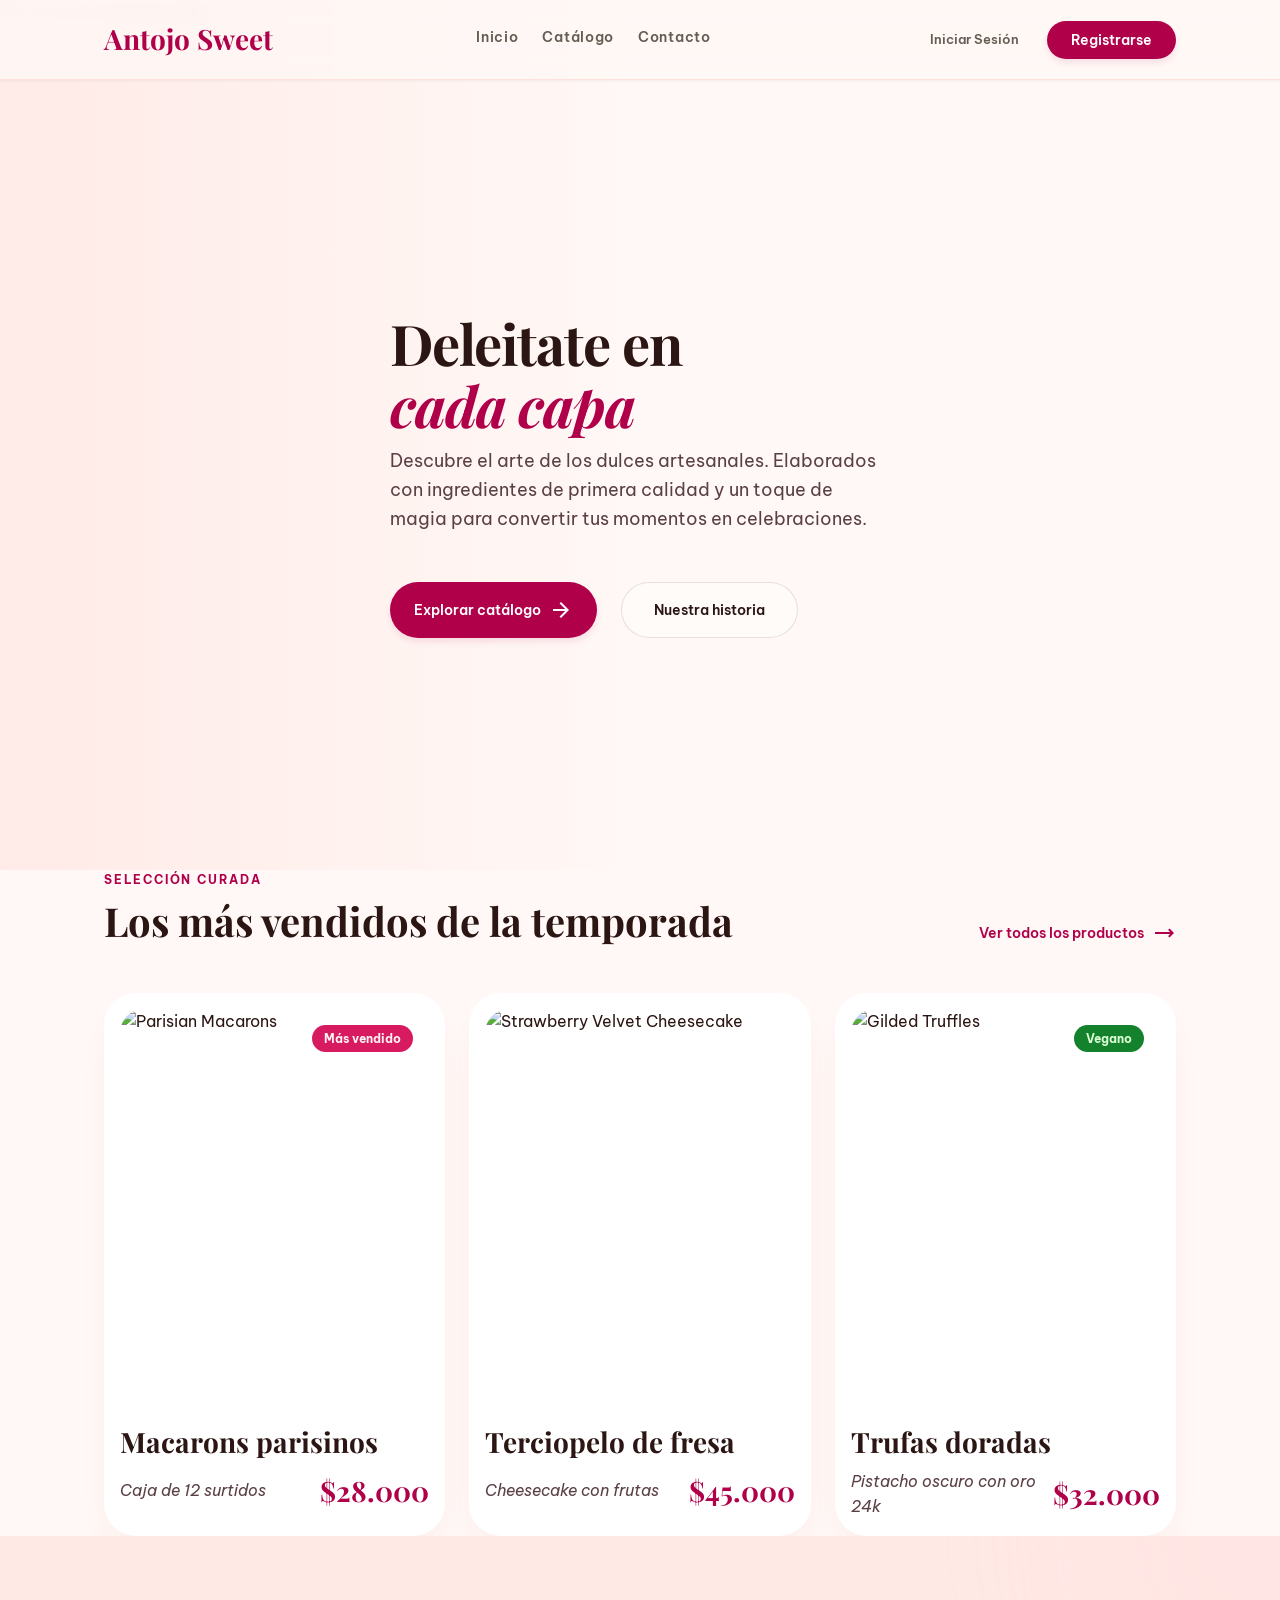
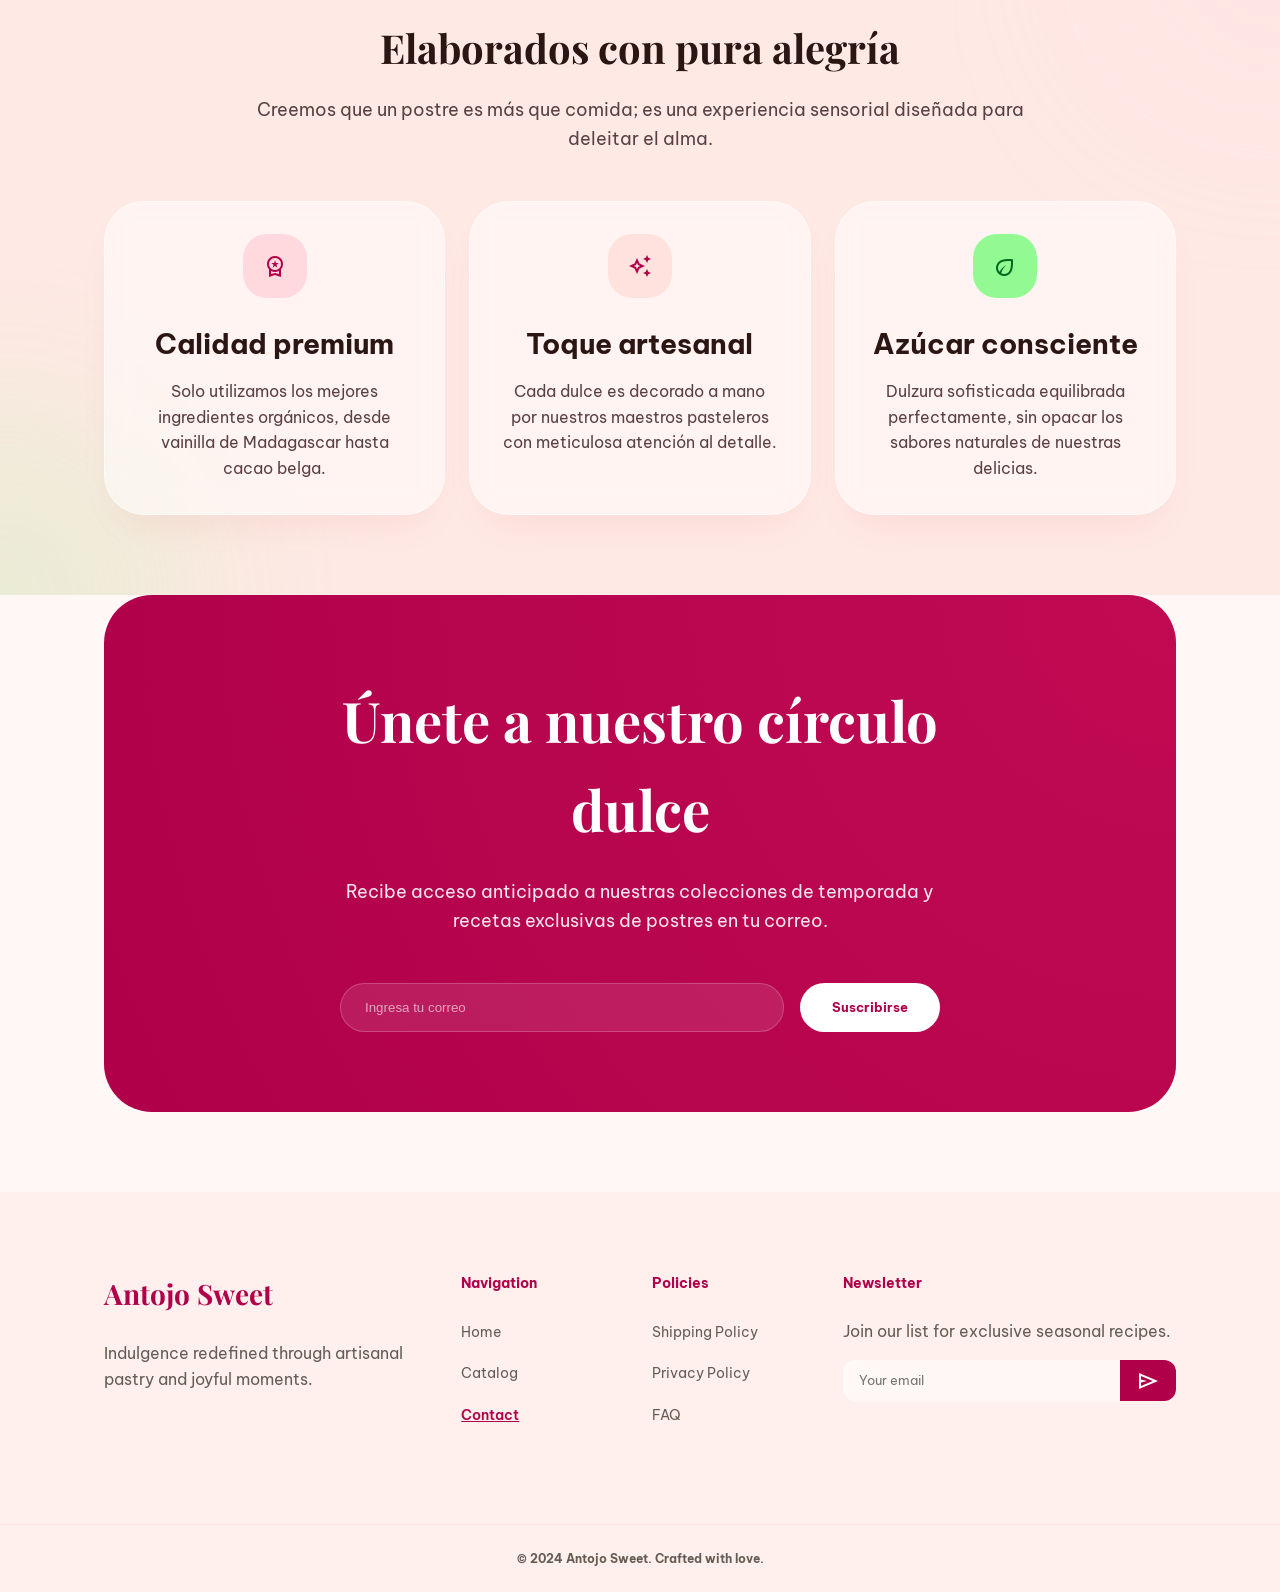
==== index.html @ 45636877 "Hipervinculo en explorar catalogo y nuestra historia" ====
<!DOCTYPE html>
<html lang="es">

<head>
    <meta charset="utf-8" />
    <meta content="width=device-width, initial-scale=1.0" name="viewport" />
    <title>Antojo Sweet - Pastelería artesanal indulgente</title>
    <link
        href="https://fonts.googleapis.com/css2?family=Playfair+Display:wght@600;700&amp;family=Be+Vietnam+Pro:wght@400;600;700&amp;display=swap"
        rel="stylesheet" />
    <link
        href="https://fonts.googleapis.com/css2?family=Material+Symbols+Outlined:wght,FILL@100..700,0..1&amp;display=swap"
        rel="stylesheet" />
    <link rel="stylesheet" href="src/views/css/style.css" />

</head>

<body>
    <div id="header"></div>
    <main>

        <section class="hero">
            <div class="hero-bg">
                <div class="hero-overlay"></div>
                <img alt="Artisanal patisserie cake" class="hero-image"
                    src="https://lh3.googleusercontent.com/aida-public/[base64]" />
            </div>
            <div class="container">
                <div class="hero-content">
                    <h1>Deleitate en <br /><span>cada capa</span></h1>
                    <p>Descubre el arte de los dulces artesanales. Elaborados con ingredientes de primera calidad y un
                        toque de magia para convertir tus momentos en celebraciones.</p>
                    <div class="hero-btns">
                        <a class="btn-primary" href="src/views/pages/product.html" role="button">
                            Explorar catálogo
                            <span class="material-symbols-outlined">arrow_forward</span>
                        </a>
                        <a class="btn-secondary" href="src/views/pages/contact.html" role="button">Nuestra historia</a>
                    </div>
                </div>
            </div>
        </section>

        <section class="section-products container">
            <div class="section-header reveal">
                <div>
                    <span class="section-tag">Selección curada</span>
                    <h2 class="section-title">Los más vendidos de la temporada</h2>
                </div>
                <a class="view-all" href="#">
                    Ver todos los productos
                    <span class="material-symbols-outlined">trending_flat</span>
                </a>
            </div>
            <div class="products-grid reveal">

                <article class="product-card">
                    <div class="product-img-wrapper">
                        <img alt="Parisian Macarons" class="product-img"
                            src="https://lh3.googleusercontent.com/aida-public/[base64]" />
                        <div class="badge badge-best">Más vendido</div>
                    </div>
                    <div class="product-info">
                        <h3>Macarons parisinos</h3>
                        <div class="product-meta">
                            <span class="product-desc">Caja de 12 surtidos</span>
                            <span class="product-price">$28.000</span>
                        </div>
                    </div>
                </article>

                <article class="product-card">
                    <div class="product-img-wrapper">
                        <img alt="Strawberry Velvet Cheesecake" class="product-img"
                            src="https://lh3.googleusercontent.com/aida-public/[base64]" />
                    </div>
                    <div class="product-info">
                        <h3>Terciopelo de fresa</h3>
                        <div class="product-meta">
                            <span class="product-desc">Cheesecake con frutas</span>
                            <span class="product-price">$45.000</span>
                        </div>
                    </div>
                </article>

                <article class="product-card">
                    <div class="product-img-wrapper">
                        <img alt="Gilded Truffles" class="product-img"
                            src="https://lh3.googleusercontent.com/aida-public/[base64]" />
                        <div class="badge badge-vegan">Vegano</div>
                    </div>
                    <div class="product-info">
                        <h3>Trufas doradas</h3>
                        <div class="product-meta">
                            <span class="product-desc">Pistacho oscuro con oro 24k</span>
                            <span class="product-price">$32.000</span>
                        </div>
                    </div>
                </article>
            </div>
        </section>

        <section class="section-values">
            <div class="blob blob-1"></div>
            <div class="blob blob-2"></div>
            <div class="container values-content reveal">
                <div class="values-intro">
                    <h2>Elaborados con pura alegría</h2>
                    <p>Creemos que un postre es más que comida; es una experiencia sensorial diseñada para deleitar el
                        alma.</p>
                </div>
                <div class="values-grid">
                    <div class="value-card">
                        <div class="value-icon value-icon-1">
                            <span class="material-symbols-outlined">workspace_premium</span>
                        </div>
                        <h4>Calidad premium</h4>
                        <p>Solo utilizamos los mejores ingredientes orgánicos, desde vainilla de Madagascar hasta cacao
                            belga.</p>
                    </div>
                    <div class="value-card">
                        <div class="value-icon value-icon-2">
                            <span class="material-symbols-outlined">auto_awesome</span>
                        </div>
                        <h4>Toque artesanal</h4>
                        <p>Cada dulce es decorado a mano por nuestros maestros pasteleros con meticulosa atención al
                            detalle.</p>
                    </div>
                    <div class="value-card">
                        <div class="value-icon value-icon-3">
                            <span class="material-symbols-outlined">eco</span>
                        </div>
                        <h4>Azúcar consciente</h4>
                        <p>Dulzura sofisticada equilibrada perfectamente, sin opacar los sabores naturales de nuestras
                            delicias.</p>
                    </div>
                </div>
            </div>
        </section>

        <section class="cta-section container reveal">
            <div class="cta-banner">
                <div class="cta-gradient"></div>
                <div class="cta-content">
                    <h2>Únete a nuestro círculo dulce</h2>
                    <p>Recibe acceso anticipado a nuestras colecciones de temporada y recetas exclusivas de postres en
                        tu correo.</p>
                    <form class="cta-form" onsubmit="return false;">
                        <input class="cta-input" placeholder="Ingresa tu correo" required="" type="email" />
                        <button class="btn-cta" type="submit">Suscribirse</button>
                    </form>
                </div>
            </div>
        </section>
    </main>
    <div id="footer"></div>
    <script type="module" src="src/utils/index.js"></script>
</body>

</html>
---- src/views/css/style.css ----
:root {
            --primary: #b0004a;
            --on-primary: #ffffff;
            --primary-container: #d81b60;
            --on-primary-container: #fff2f3;
            --primary-fixed: #ffd9de;
            --primary-fixed-dim: #ffb2bf;
           
            --secondary: #635e53;
            --on-secondary: #ffffff;
            --secondary-container: #e9e2d3;
            --on-secondary-container: #696458;
           
            --tertiary: #00671d;
            --on-tertiary: #ffffff;
            --tertiary-container: #14822c;
            --on-tertiary-container: #ddffd6;
            --tertiary-fixed: #93f993;
           
            --background: #fff8f6;
            --on-background: #2b1613;
            --surface: #fff8f6;
            --on-surface: #2b1613;
            --surface-variant: #ffdad4;
            --on-surface-variant: #5a4044;
           
            --surface-container: #ffe9e5;
            --surface-container-low: #fff0ee;
            --surface-container-high: #ffe2dd;
            --surface-container-highest: #ffdad4;
           
            --outline: #8e6f74;
            --outline-variant: #e3bdc3;
            --margin-desktop: 64px;
            --margin-mobile: 20px;
            --gutter: 24px;
            --stack-sm: 12px;
            --stack-md: 24px;
            --stack-lg: 48px;
            --stack-xl: 80px;
            --container-max: 1200px;
            --radius-default: 0.25rem;
            --radius-lg: 0.5rem;
            --radius-xl: 0.75rem;
            --radius-full: 9999px;
            --radius-card: 32px;
            --radius-inner: 24px;
        }

        * {
            box-sizing: border-box;
            margin: 0;
            padding: 0;
        }

        body {
            font-family: 'Be Vietnam Pro', sans-serif;
            background-color: var(--background);
            color: var(--on-background);
            line-height: 1.6;
            -webkit-font-smoothing: antialiased;
        }

        h1, h2, h3, .logo {
            font-family: 'Playfair Display', serif;
        }

        a {
            text-decoration: none;
            color: inherit;
            transition: color 0.3s ease;
        }

        button {
            cursor: pointer;
            border: none;
            font-family: inherit;
            transition: transform 0.3s cubic-bezier(0.175, 0.885, 0.32, 1.275), background-color 0.3s ease;
        }

        button:active {
            transform: scale(0.96);
        }

        .container {
            max-width: var(--container-max);
            margin: 0 auto;
            padding: 0 var(--margin-mobile);
        }

        @media (min-width: 768px) {
            .container {
                padding: 0 var(--margin-desktop);
            }
        }

        /* Navigation */
        nav {
            position: fixed;
            top: 0;
            width: 100%;
            height: 80px;
            background-color: rgba(255, 248, 246, 0.8);
            backdrop-filter: blur(12px);
            -webkit-backdrop-filter: blur(12px);
            z-index: 1000;
            box-shadow: 0 1px 3px rgba(0,0,0,0.05);
            display: flex;
            align-items: center;
        }

        .nav-content {
            display: flex;
            justify-content: space-between;
            align-items: center;
            width: 100%;
        }

        .logo {
            font-size: 28px;
            font-weight: 700;
            color: var(--primary);
        }

        .nav-links {
            display: none;
            gap: 32px;
            align-items: center;
        }

        .nav-links a {
            font-size: 14px;
            font-weight: 600;
            letter-spacing: 0.05em;
            color: var(--secondary);
            padding-bottom: 4px;
        }

        .nav-links a.active {
            color: var(--primary);
            border-bottom: 2px solid var(--primary);
        }

        .nav-links a:hover:not(.active) {
            color: var(--primary);
        }

        .nav-actions {
            display: flex;
            align-items: center;
            gap: 16px;
        }

        .btn-login {
            display: none;
            background: transparent;
            color: var(--primary);
            font-weight: 600;
            font-size: 14px;
            padding: 8px 16px;
        }

        .btn-register {
            background-color: var(--primary);
            color: var(--on-primary);
            padding: 10px 24px;
            border-radius: var(--radius-full);
            font-weight: 600;
            font-size: 14px;
            box-shadow: 0 4px 6px rgba(176, 0, 74, 0.2);
        }

        .btn-register:hover {
            transform: scale(1.05);
        }

        .mobile-toggle {
            display: block;
            color: var(--primary);
            padding: 8px;
        }

        @media (min-width: 768px) {
            .nav-links { display: flex; }
            .btn-login { display: block; }
            .mobile-toggle { display: none; }
        }

        /* Hero Section */
        .hero {
            position: relative;
            min-height: 870px;
            display: flex;
            align-items: center;
            overflow: hidden;
            padding-top: 80px;
        }

        .hero-bg {
            position: absolute;
            inset: 0;
            z-index: -1;
        }

        .hero-overlay {
            position: absolute;
            inset: 0;
            background: linear-gradient(to right, rgba(255, 233, 229, 0.9) 0%, rgba(255, 248, 246, 0.4) 50%, transparent 100%);
            z-index: 1;
        }

        .hero-image {
            width: 100%;
            height: 100%;
            object-fit: cover;
        }

        .hero-content {
            position: relative;
            z-index: 2;
            max-width: 640px;
            animation: fadeUp 1s ease-out forwards;
        }

        @keyframes fadeUp {
            from { opacity: 0; transform: translateY(30px); }
            to { opacity: 1; transform: translateY(0); }
        }

        .hero h1 {
            font-size: 56px;
            line-height: 1.1;
            letter-spacing: -0.02em;
            margin-bottom: var(--stack-sm);
        }

        .hero h1 span {
            color: var(--primary);
            font-style: italic;
        }

        .hero p {
            font-size: 18px;
            color: var(--on-surface-variant);
            margin-bottom: var(--stack-lg);
            max-width: 500px;
        }

        .hero-btns {
            display: flex;
            flex-wrap: wrap;
            gap: 24px;
        }

        .btn-primary {
            background-color: var(--primary);
            color: var(--on-primary);
            padding: 16px 32px;
            border-radius: var(--radius-full);
            font-weight: 600;
            font-size: 14px;
            display: flex;
            align-items: center;
            gap: 8px;
            box-shadow: 0 10px 15px -3px rgba(176, 0, 74, 0.3);
        }

        .btn-secondary {
            background-color: rgba(255, 255, 255, 0.4);
            backdrop-filter: blur(4px);
            border: 1px solid rgba(142, 111, 116, 0.2);
            color: var(--on-background);
            padding: 16px 32px;
            border-radius: var(--radius-full);
            font-weight: 600;
            font-size: 14px;
        }

        .btn-secondary:hover {
            background-color: rgba(255, 255, 255, 0.6);
        }

        /* Products Grid */
        .section-products {
            padding: var(--stack-xl) 0;
        }

        .section-header {
            display: flex;
            justify-content: space-between;
            align-items: flex-end;
            margin-bottom: var(--stack-lg);
        }

        .section-tag {
            color: var(--primary);
            font-size: 12px;
            font-weight: 700;
            text-transform: uppercase;
            letter-spacing: 0.15em;
            display: block;
            margin-bottom: 8px;
        }

        .section-title {
            font-size: 40px;
            font-weight: 700;
            line-height: 1.2;
        }

        .view-all {
            display: none;
            align-items: center;
            gap: 8px;
            color: var(--primary);
            font-weight: 600;
            font-size: 14px;
        }

        @media (min-width: 768px) {
            .view-all { display: flex; }
        }

        .view-all:hover span {
            transform: translateX(4px);
        }

        .view-all span {
            transition: transform 0.3s ease;
        }

        .products-grid {
            display: grid;
            grid-template-columns: 1fr;
            gap: var(--gutter);
        }

        @media (min-width: 768px) {
            .products-grid {
                grid-template-columns: repeat(3, 1fr);
            }
        }

        .product-card {
            background-color: #ffffff;
            border-radius: var(--radius-card);
            padding: 16px;
            box-shadow: 0 20px 40px -15px rgba(186, 26, 26, 0.08);
            transition: background-color 0.5s ease;
        }

        .product-card:hover {
            background-color: var(--surface-container-low);
        }

        .product-img-wrapper {
            aspect-ratio: 4/5;
            border-radius: var(--radius-inner);
            overflow: hidden;
            margin-bottom: 24px;
            position: relative;
        }

        .product-img {
            width: 100%;
            height: 100%;
            object-fit: cover;
            transition: transform 0.7s ease;
        }

        .product-card:hover .product-img {
            transform: scale(1.1);
        }

        .badge {
            position: absolute;
            top: 16px;
            right: 16px;
            padding: 4px 12px;
            border-radius: var(--radius-full);
            font-size: 12px;
            font-weight: 700;
        }

        .badge-best { background-color: var(--primary-container); color: var(--on-primary-container); }
        .badge-vegan { background-color: var(--tertiary-container); color: var(--on-tertiary-container); }

        .product-info h3 {
            font-size: 28px;
            margin-bottom: 4px;
        }

        .product-meta {
            display: flex;
            justify-content: space-between;
            align-items: center;
        }

        .product-desc {
            font-style: italic;
            color: var(--on-surface-variant);
        }

        .product-price {
            color: var(--primary);
            font-weight: 700;
            font-size: 28px;
            font-family: 'Playfair Display', serif;
        }

        /* Values Section */
        .section-values {
            background-color: var(--surface-container);
            padding: var(--stack-xl) 0;
            position: relative;
            overflow: hidden;
        }

        .blob {
            position: absolute;
            border-radius: 50%;
            filter: blur(100px);
            z-index: 0;
        }

        .blob-1 {
            top: 0; right: 0;
            width: 256px; height: 256px;
            background-color: rgba(255, 217, 222, 0.4);
            transform: translate(50%, -50%);
        }

        .blob-2 {
            bottom: 0; left: 0;
            width: 384px; height: 384px;
            background-color: rgba(147, 249, 147, 0.2);
            transform: translate(-50%, 50%);
        }

        .values-content {
            position: relative;
            z-index: 1;
            text-align: center;
        }

        .values-intro {
            max-width: 768px;
            margin: 0 auto var(--stack-lg);
        }

        .values-intro h2 {
            font-size: 40px;
            margin-bottom: 16px;
        }

        .values-intro p {
            font-size: 18px;
            color: var(--on-surface-variant);
        }

        .values-grid {
            display: grid;
            grid-template-columns: 1fr;
            gap: var(--gutter);
        }

        @media (min-width: 768px) {
            .values-grid {
                grid-template-columns: repeat(3, 1fr);
            }
        }

        .value-card {
            background-color: rgba(255, 255, 255, 0.5);
            backdrop-filter: blur(12px);
            border: 1px solid rgba(255, 255, 255, 0.5);
            padding: 32px;
            border-radius: 40px;
            box-shadow: 0 20px 40px -15px rgba(186, 26, 26, 0.08);
        }

        .value-icon {
            width: 64px;
            height: 64px;
            border-radius: 24px;
            display: flex;
            align-items: center;
            justify-content: center;
            margin: 0 auto 24px;
        }

        .value-icon-1 { background-color: var(--primary-fixed); color: var(--primary); }
        .value-icon-2 { background-color: var(--surface-container-high); color: var(--primary); }
        .value-icon-3 { background-color: var(--tertiary-fixed); color: var(--tertiary); }

        .value-card h4 {
            font-size: 28px;
            margin-bottom: 12px;
        }

        .value-card p {
            color: var(--on-surface-variant);
            font-size: 16px;
        }

        /* Newsletter CTA */
        .cta-section {
            padding: var(--stack-xl) 0;
        }

        .cta-banner {
            background-color: var(--primary);
            border-radius: 48px;
            padding: 64px 20px;
            text-align: center;
            color: var(--on-primary);
            position: relative;
            overflow: hidden;
        }

        @media (min-width: 768px) {
            .cta-banner { padding: 80px; }
        }

        .cta-gradient {
            position: absolute;
            inset: 0;
            background: radial-gradient(circle at top right, rgba(216, 27, 96, 0.4), transparent);
        }

        .cta-content {
            position: relative;
            z-index: 1;
            max-width: 600px;
            margin: 0 auto;
        }

        .cta-banner h2 {
            font-size: 56px;
            margin-bottom: 24px;
        }

        @media (max-width: 768px) {
            .cta-banner h2 { font-size: 32px; }
        }

        .cta-banner p {
            font-size: 18px;
            margin-bottom: var(--stack-lg);
            opacity: 0.9;
        }

        .cta-form {
            display: flex;
            flex-direction: column;
            gap: 16px;
        }

        @media (min-width: 768px) {
            .cta-form { flex-direction: row; }
        }

        .cta-input {
            flex: 1;
            background-color: rgba(255, 255, 255, 0.1);
            border: 1px solid rgba(255, 255, 255, 0.2);
            border-radius: var(--radius-full);
            padding: 16px 24px;
            color: white;
            outline: none;
            transition: background-color 0.3s ease;
        }

        .cta-input::placeholder { color: rgba(255, 255, 255, 0.6); }

        .cta-input:focus {
            background-color: rgba(255, 255, 255, 0.2);
            border-color: rgba(255, 255, 255, 0.4);
        }

        .btn-cta {
            background-color: #ffffff;
            color: var(--primary);
            padding: 16px 32px;
            border-radius: var(--radius-full);
            font-weight: 700;
        }

        /* Footer */
        footer {
            background-color: var(--surface-container-low);
            padding-top: var(--stack-xl);
            margin-top: var(--stack-xl);
        }

        .footer-grid {
            display: grid;
            grid-template-columns: 1fr;
            gap: var(--gutter);
            margin-bottom: var(--stack-xl);
        }

        @media (min-width: 768px) {
            .footer-grid {
                grid-template-columns: repeat(4, 1fr);
            }
            .footer-brand { grid-column: span 1; }
        }

        .footer-brand .logo {
            margin-bottom: 24px;
        }

        .footer-brand p {
            color: var(--secondary);
            margin-bottom: 24px;
        }

        .social-links {
            display: flex;
            gap: 16px;
        }

        .social-btn {
            width: 40px;
            height: 40px;
            border-radius: 50%;
            background-color: var(--secondary-container);
            display: flex;
            align-items: center;
            justify-content: center;
            transition: all 0.3s ease;
        }

        .social-btn:hover {
            background-color: var(--primary-container);
            color: var(--on-primary-container);
        }

        .footer-col h5 {
            color: var(--primary);
            font-size: 14px;
            font-weight: 600;
            text-transform: uppercase;
            letter-spacing: 0.1em;
            margin-bottom: 24px;
        }

        .footer-links {
            list-style: none;
        }

        .footer-links li {
            margin-bottom: 16px;
        }

        .footer-links a {
            color: var(--secondary);
            font-size: 16px;
        }

        .footer-links a:hover {
            color: var(--primary);
        }

        .footer-bottom {
            border-top: 1px solid rgba(227, 189, 195, 0.3);
            padding: 32px 0;
            text-align: center;
            color: var(--secondary);
            font-size: 12px;
            font-weight: 700;
        }

        /* Scroll Animation (Native CSS View Timeline where supported) */
        @supports (view-timeline: --reveal) {
            .reveal {
                view-timeline-name: --reveal;
                view-timeline-axis: block;
                animation: revealUp linear both;
                animation-timeline: --reveal;
                animation-range: entry 10% cover 30%;
            }
        }

        @keyframes revealUp {
            from { opacity: 0; transform: translateY(40px); }
            to { opacity: 1; transform: translateY(0); }
        }
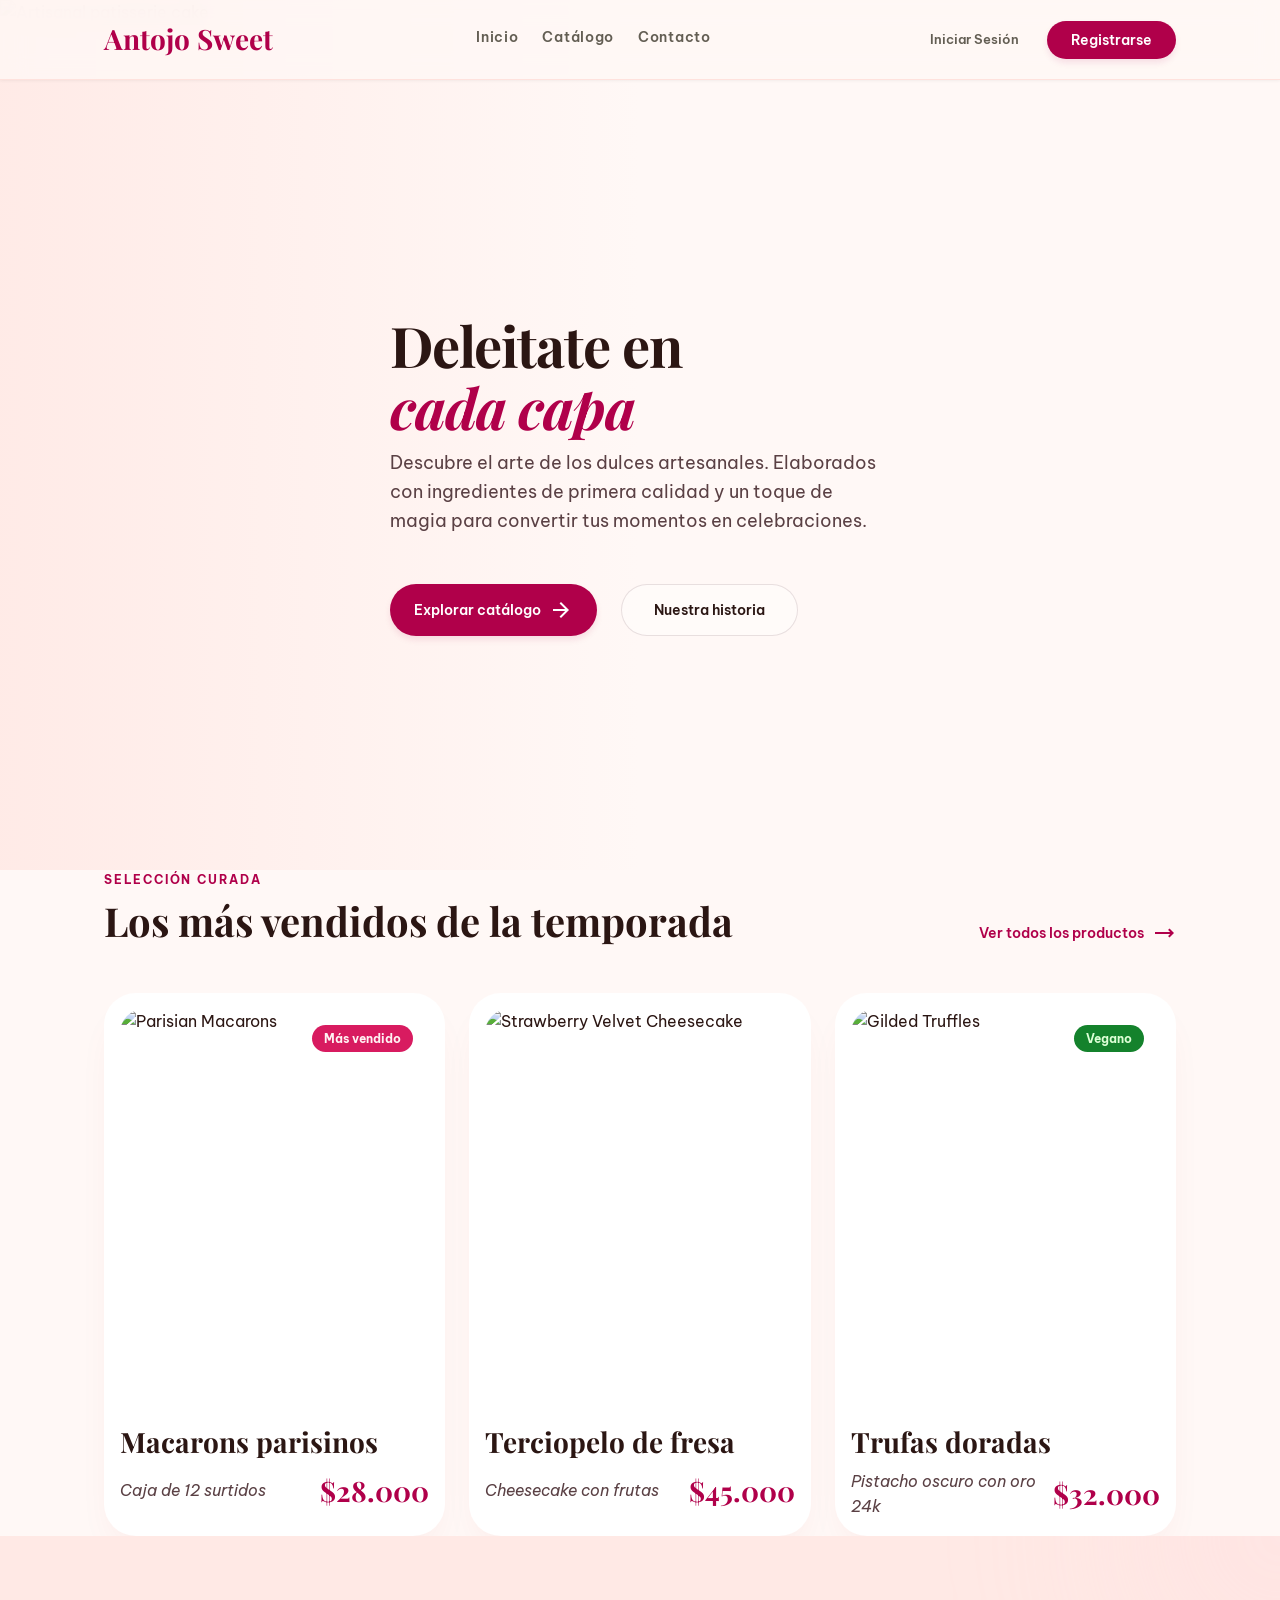
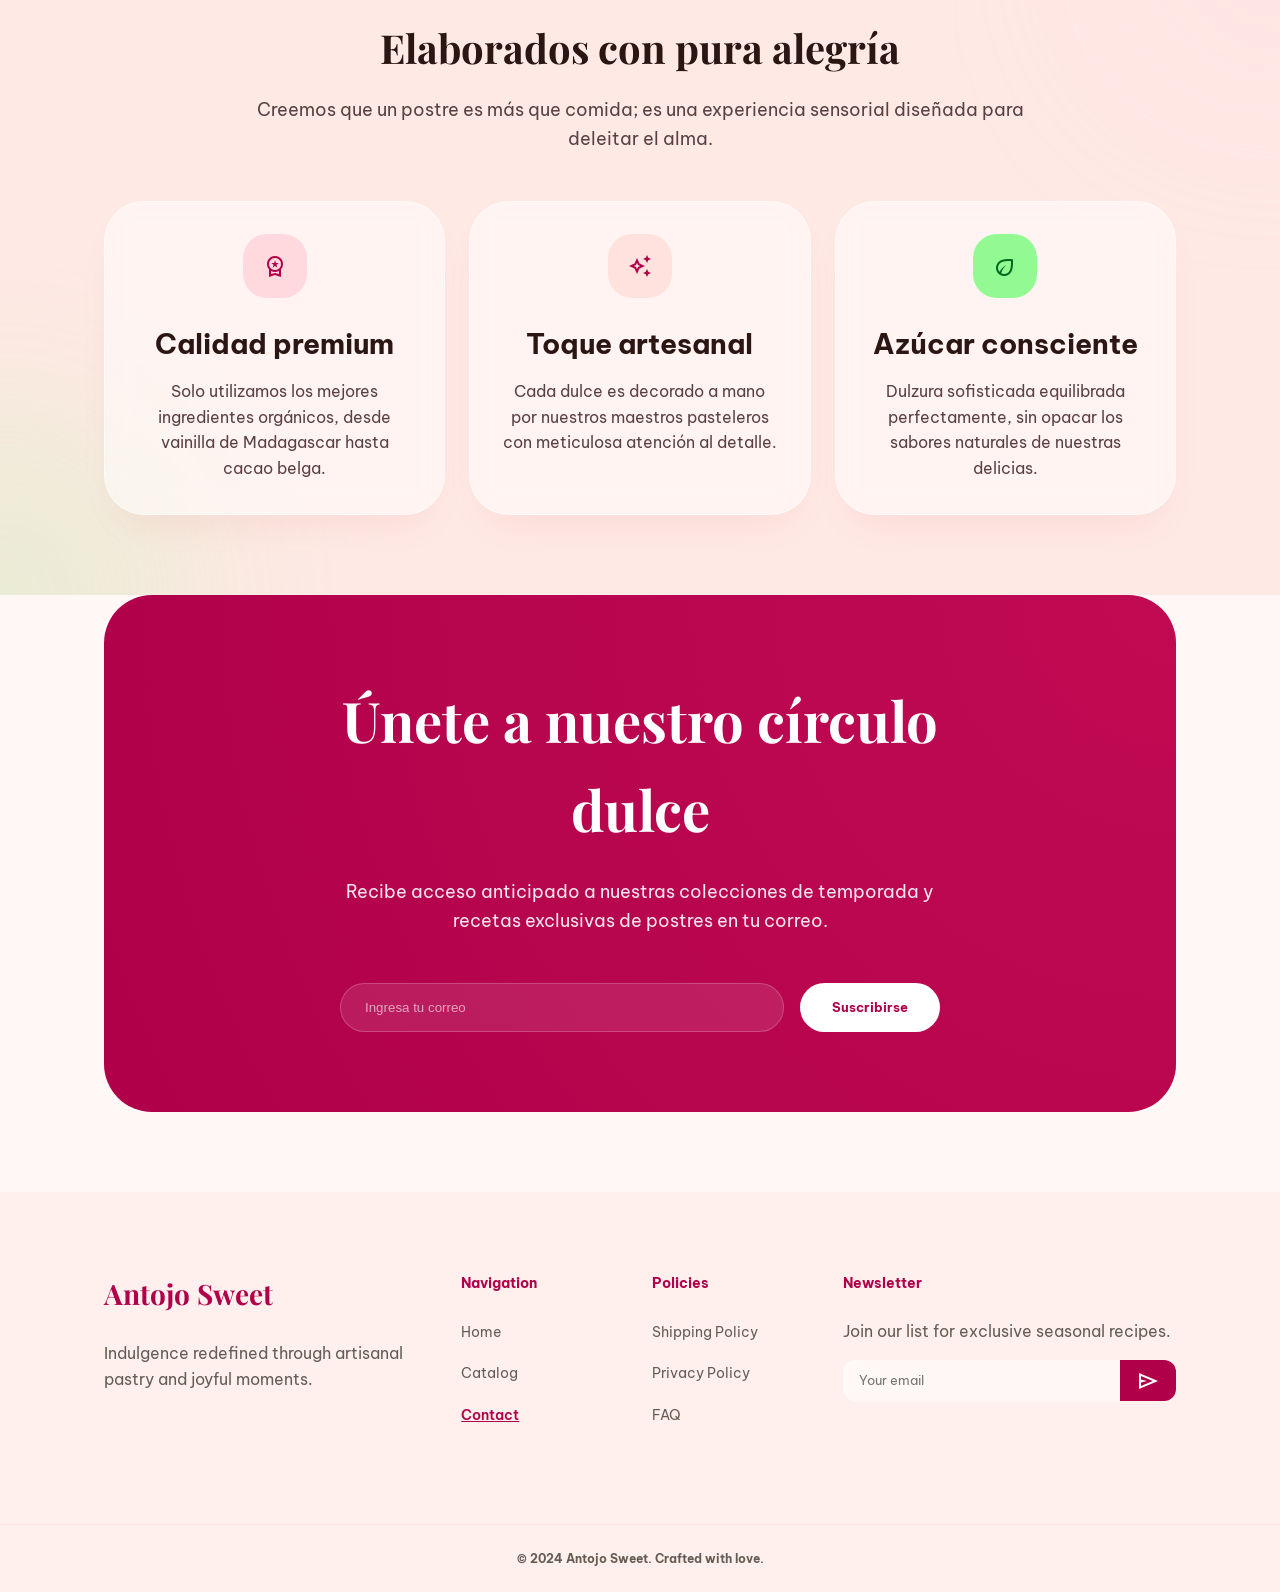
==== commit a26c4182: "Gays" ====
--- a/index.html
+++ b/index.html
@@ -31,11 +31,11 @@
                     <p>Descubre el arte de los dulces artesanales. Elaborados con ingredientes de primera calidad y un
                         toque de magia para convertir tus momentos en celebraciones.</p>
                     <div class="hero-btns">
-                        <a class="btn-primary" href="src/views/pages/product.html" role="button">
+                        <button class="btn-primary">
                             Explorar catálogo
                             <span class="material-symbols-outlined">arrow_forward</span>
-                        </a>
-                        <a class="btn-secondary" href="src/views/pages/contact.html" role="button">Nuestra historia</a>
+                        </button>
+                        <button class="btn-secondary">Nuestra historia</button>
                     </div>
                 </div>
             </div>
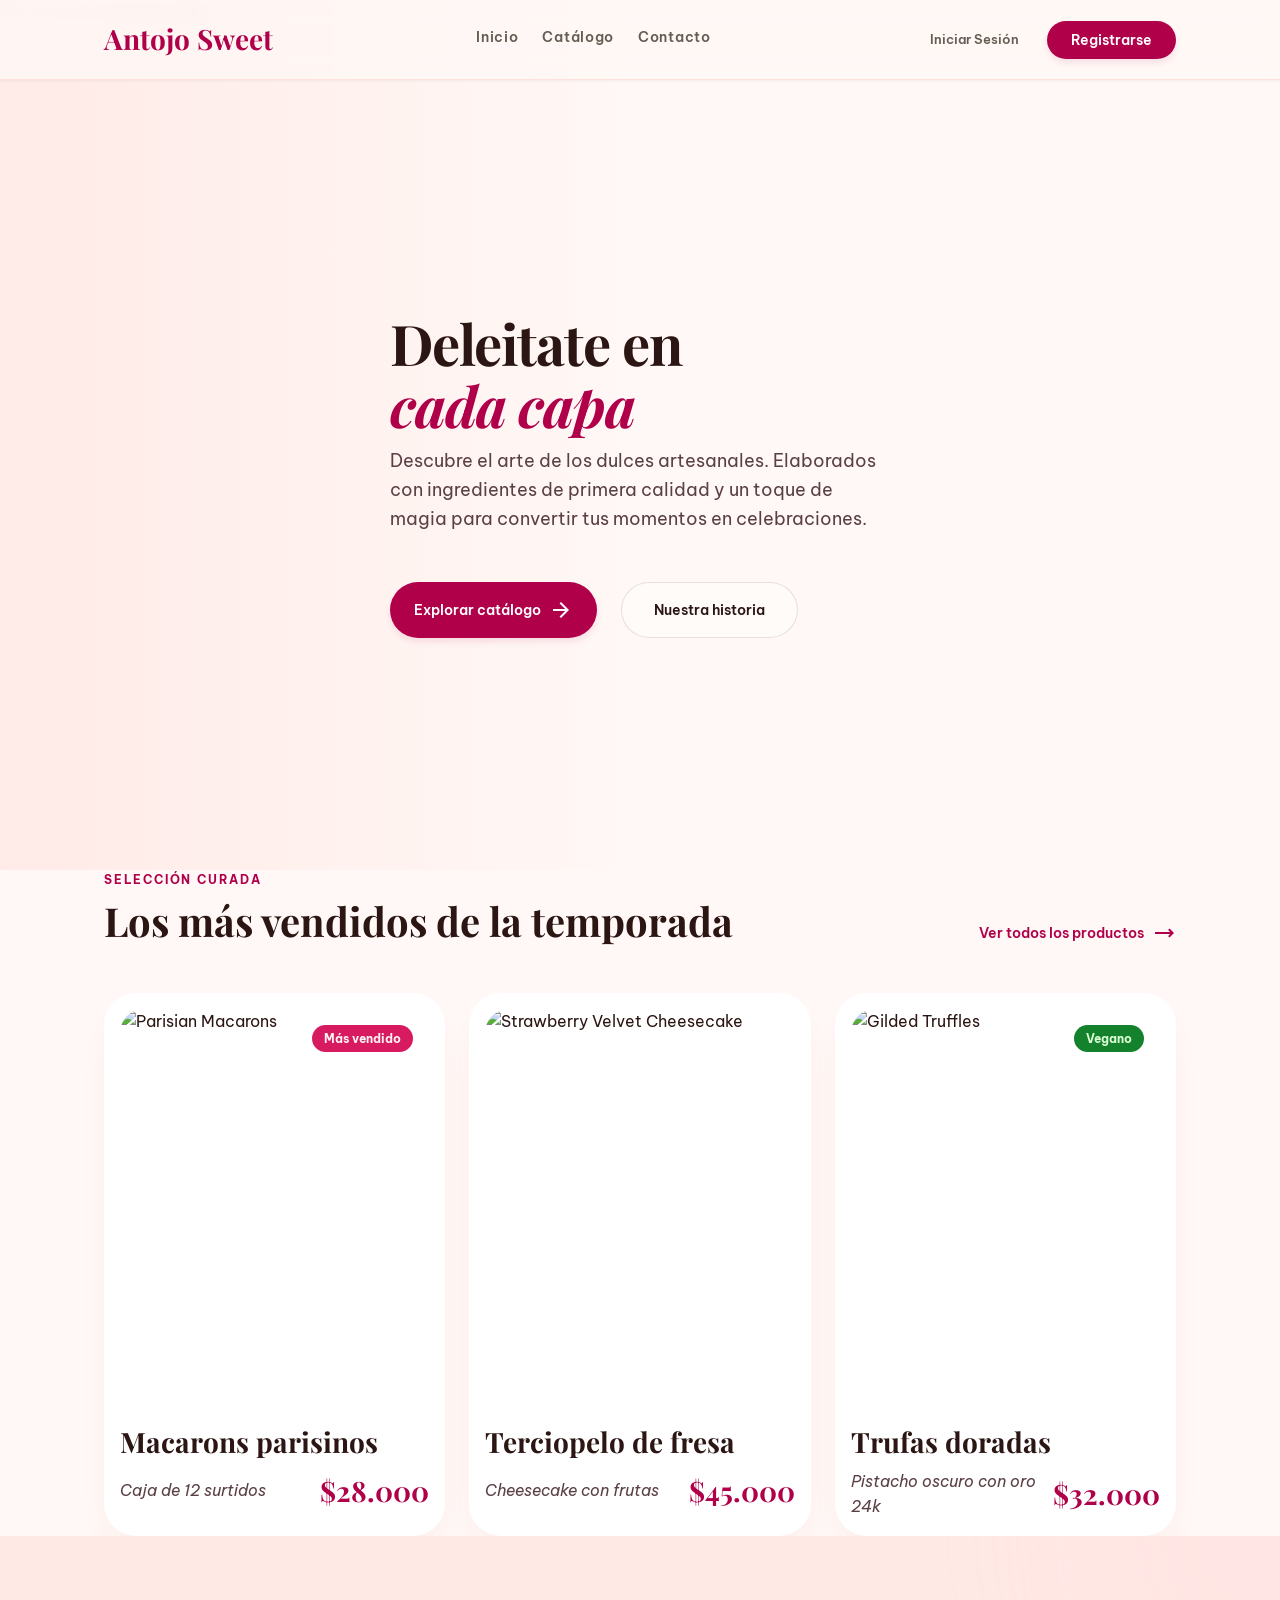
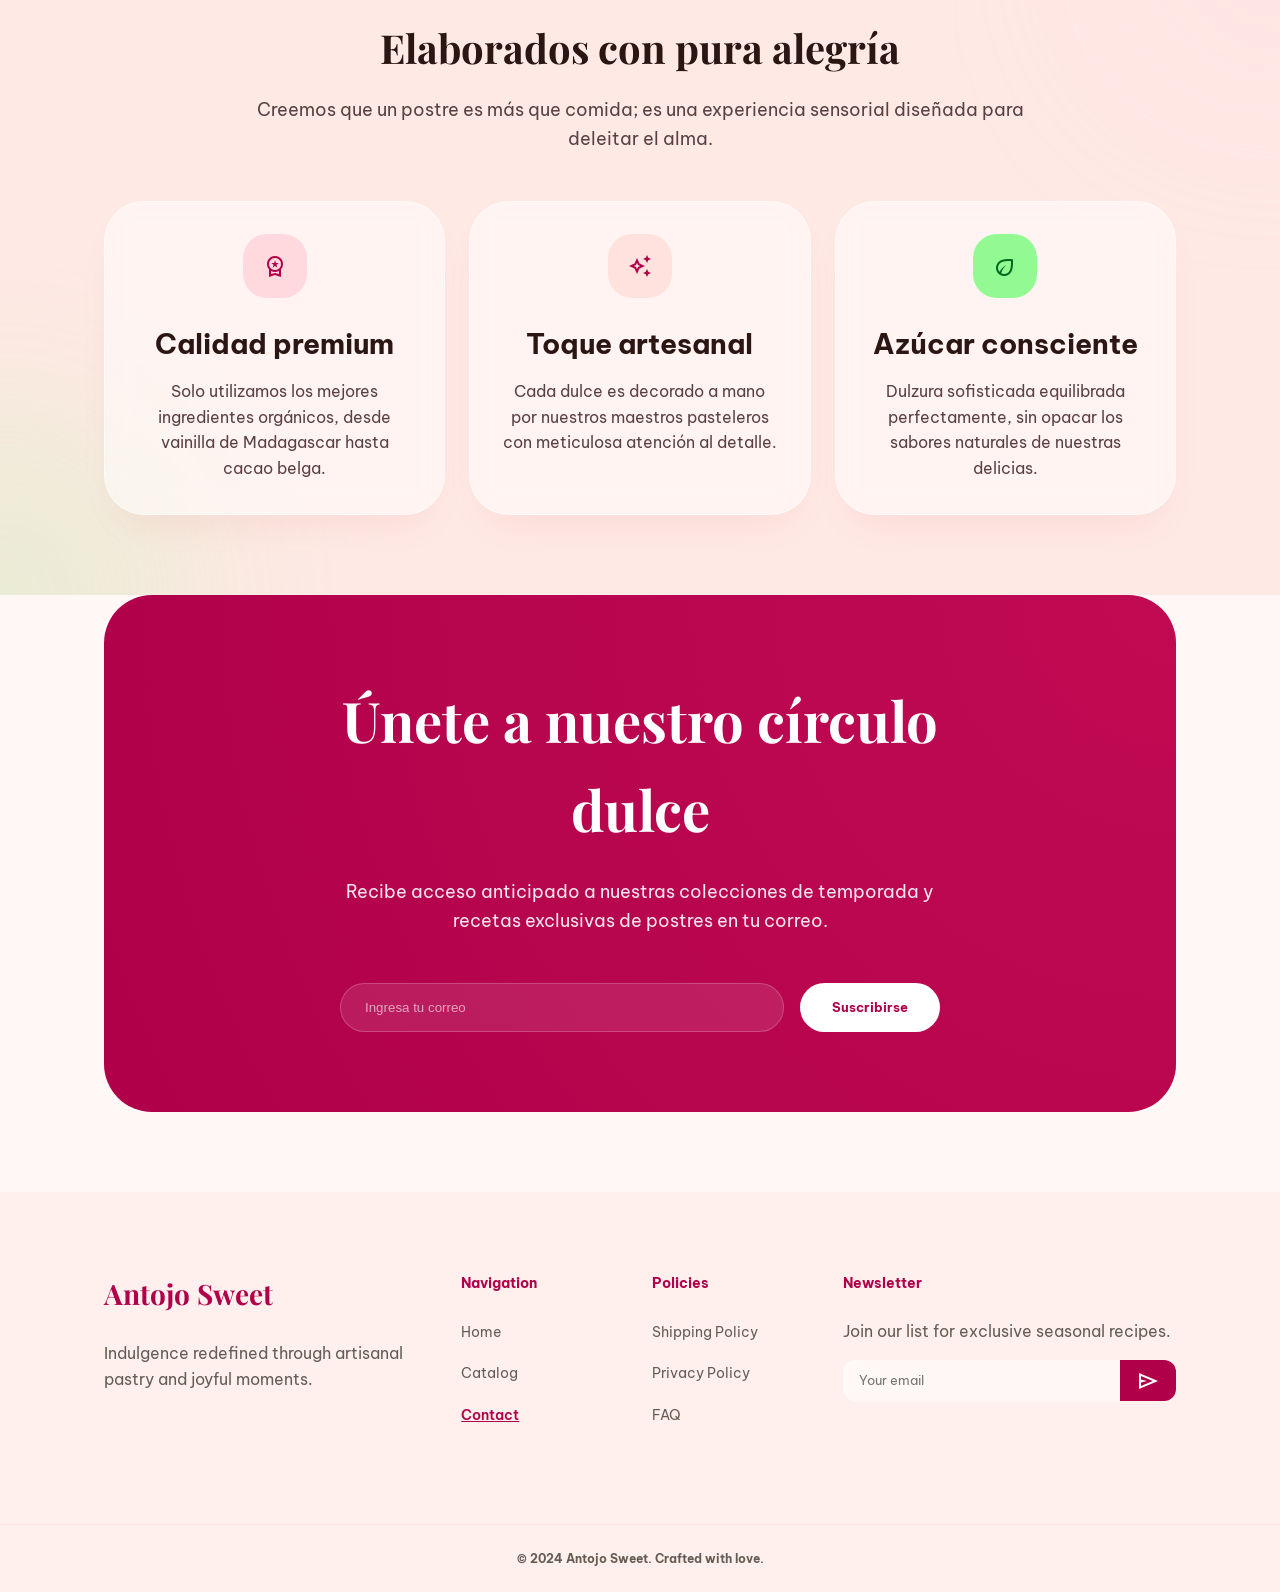
==== commit 18cefef3: "m" ====
--- a/index.html
+++ b/index.html
@@ -31,11 +31,11 @@
                     <p>Descubre el arte de los dulces artesanales. Elaborados con ingredientes de primera calidad y un
                         toque de magia para convertir tus momentos en celebraciones.</p>
                     <div class="hero-btns">
-                        <button class="btn-primary">
+                        <a class="btn-primary" href="src/views/pages/product.html" role="button">
                             Explorar catálogo
                             <span class="material-symbols-outlined">arrow_forward</span>
-                        </button>
-                        <button class="btn-secondary">Nuestra historia</button>
+                        </a>
+                        <a class="btn-secondary" href="src/views/pages/contact.html" role="button">Nuestra historia</a>
                     </div>
                 </div>
             </div>
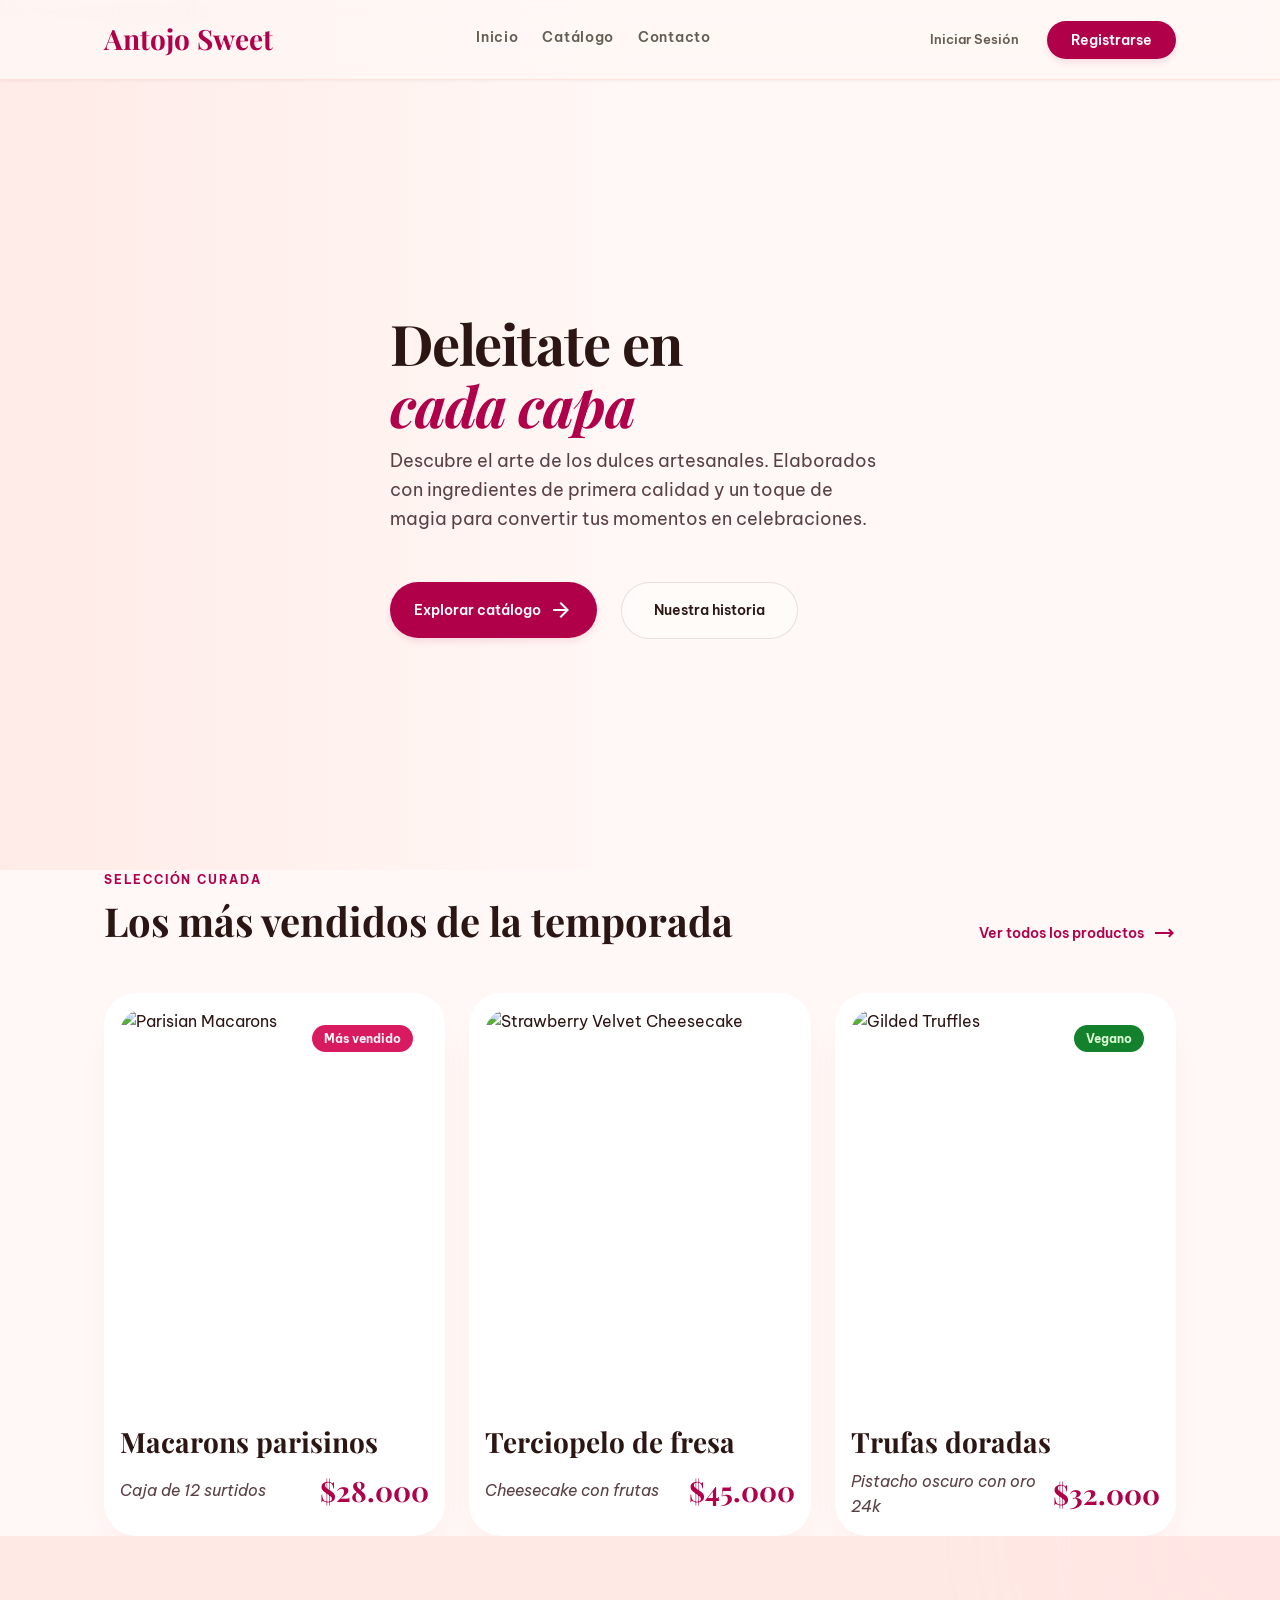
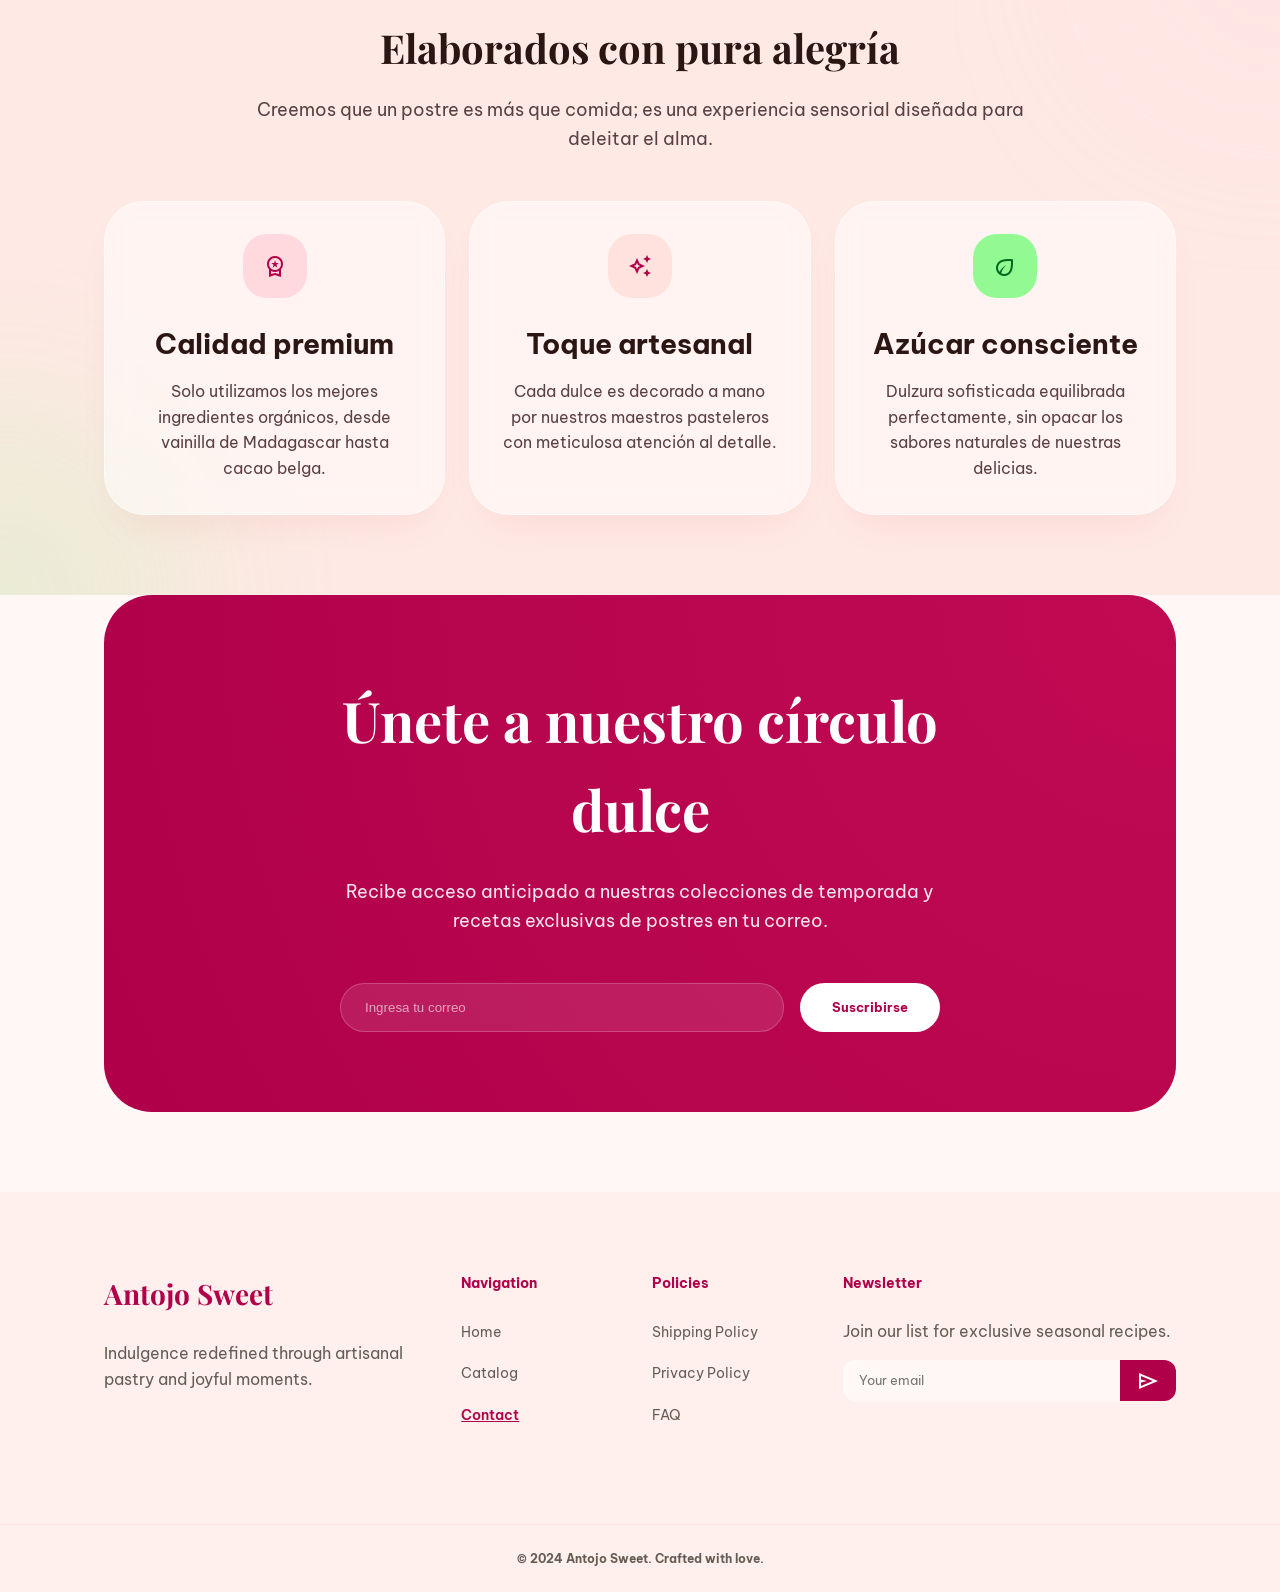
==== commit 133173cb: "bd" ====
--- a/index.html
+++ b/index.html
@@ -155,6 +155,7 @@
     </main>
     <div id="footer"></div>
     <script type="module" src="src/utils/index.js"></script>
+    <script type="module" src="src/models/api_bd.js"></script>
 </body>
 
 </html>
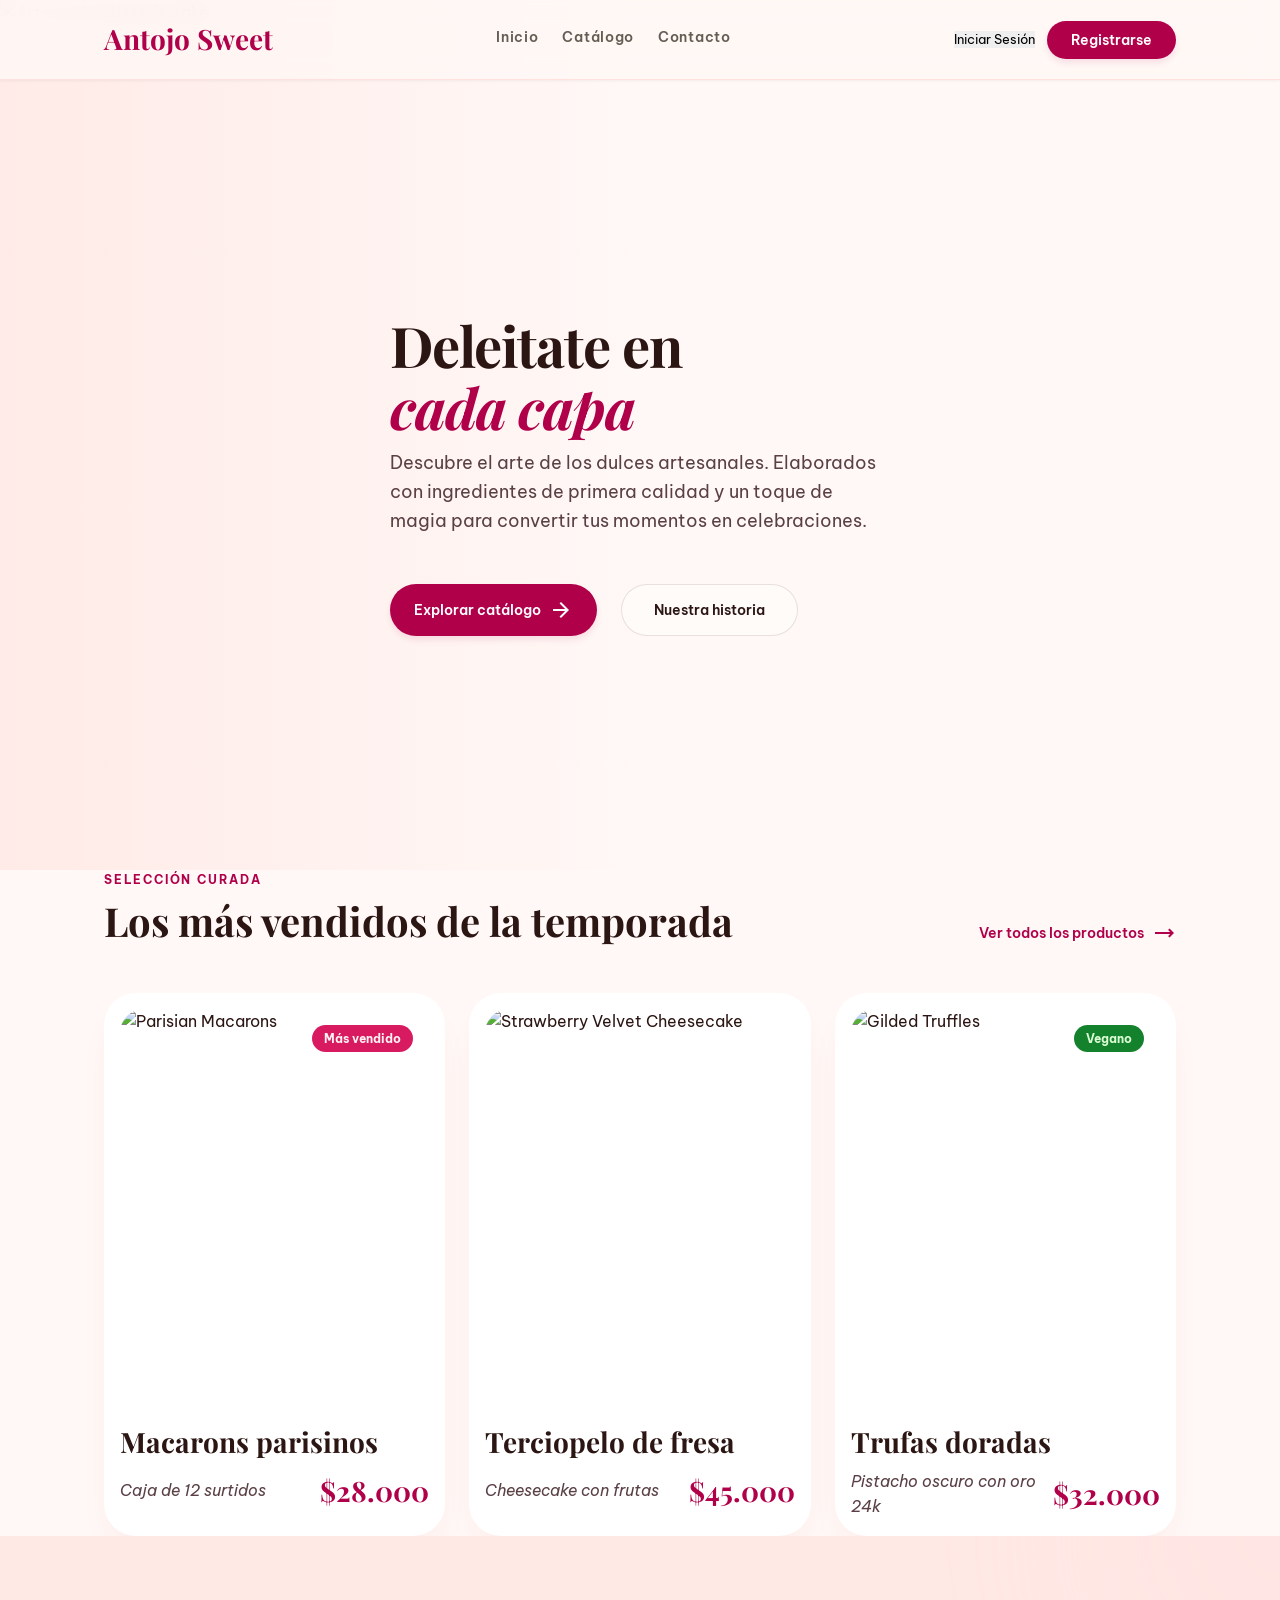
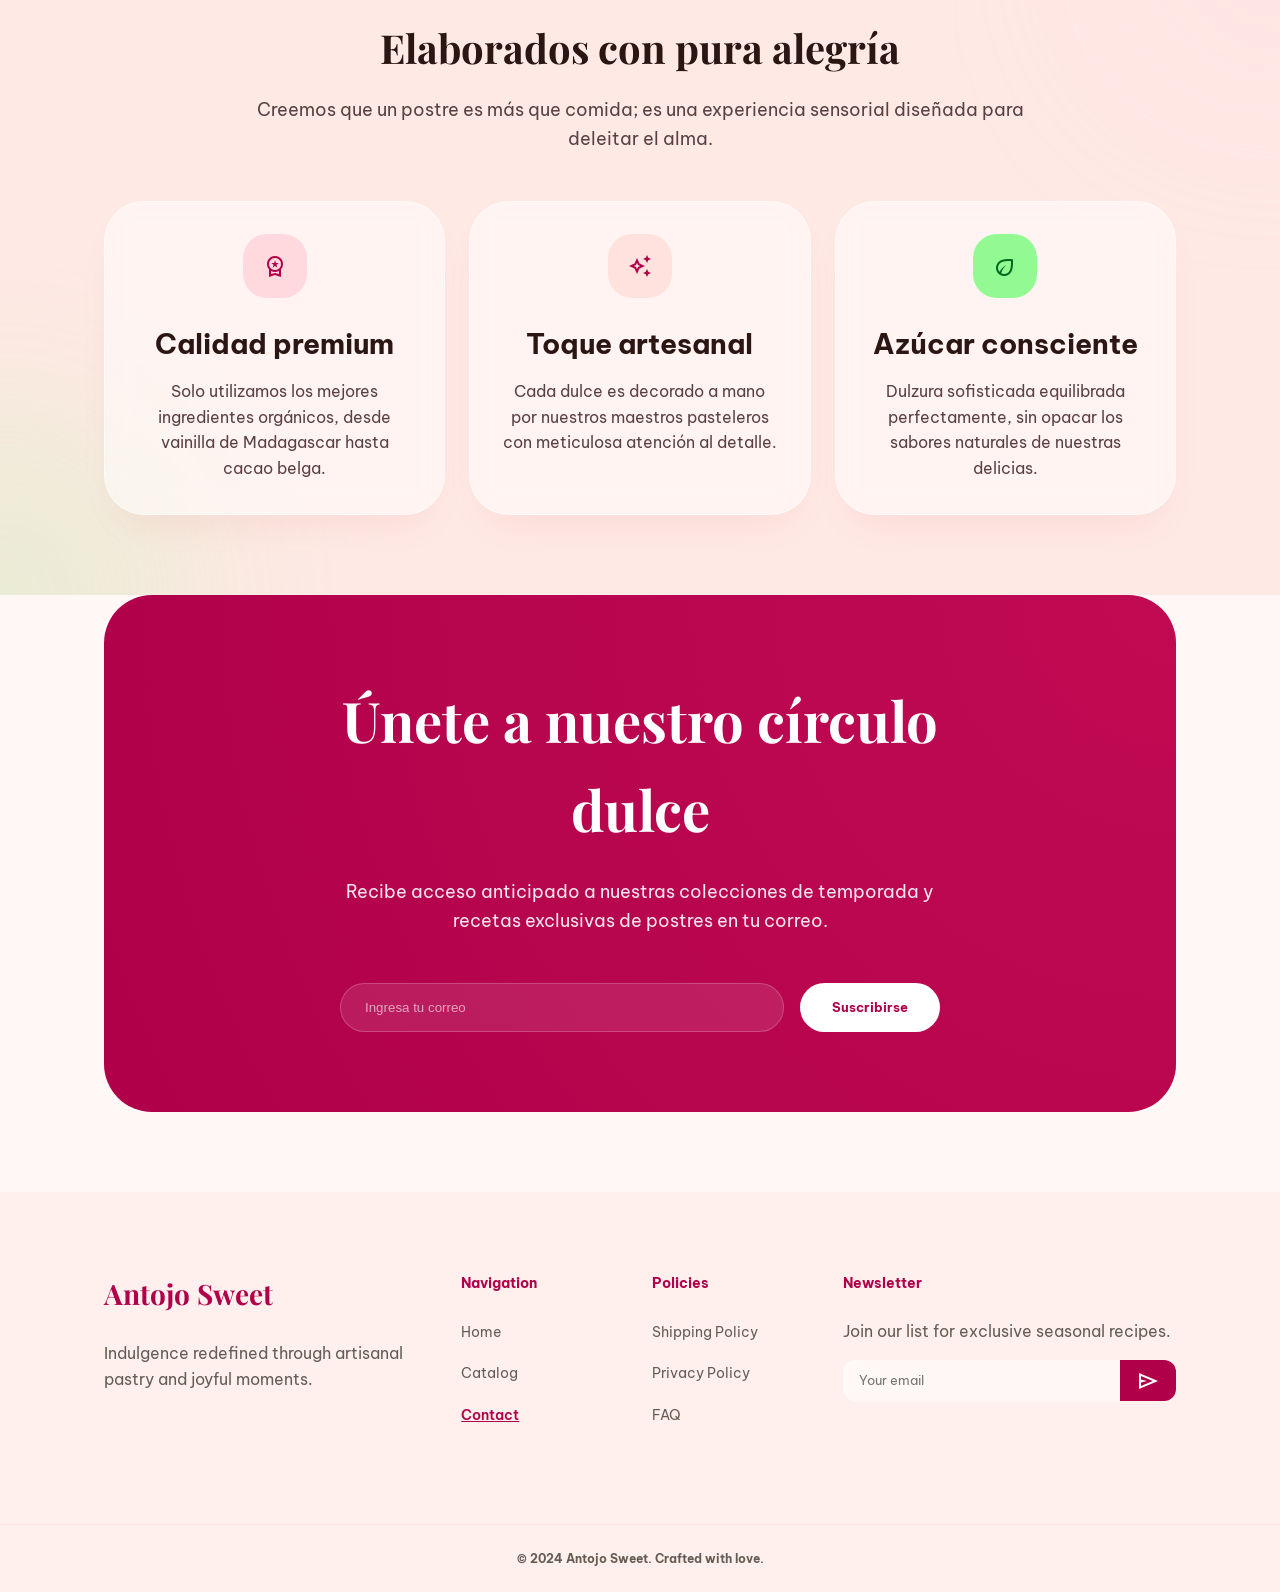
==== commit 57aad5c2: "botones funcionales" ====
--- a/index.html
+++ b/index.html
@@ -31,11 +31,11 @@
                     <p>Descubre el arte de los dulces artesanales. Elaborados con ingredientes de primera calidad y un
                         toque de magia para convertir tus momentos en celebraciones.</p>
                     <div class="hero-btns">
-                        <a class="btn-primary" href="src/views/pages/product.html" role="button">
+                        <button class="btn-primary">
                             Explorar catálogo
                             <span class="material-symbols-outlined">arrow_forward</span>
-                        </a>
-                        <a class="btn-secondary" href="src/views/pages/contact.html" role="button">Nuestra historia</a>
+                        </button>
+                        <button class="btn-secondary">Nuestra historia</button>
                     </div>
                 </div>
             </div>
@@ -155,7 +155,6 @@
     </main>
     <div id="footer"></div>
     <script type="module" src="src/utils/index.js"></script>
-    <script type="module" src="src/models/api_bd.js"></script>
 </body>
 
 </html>
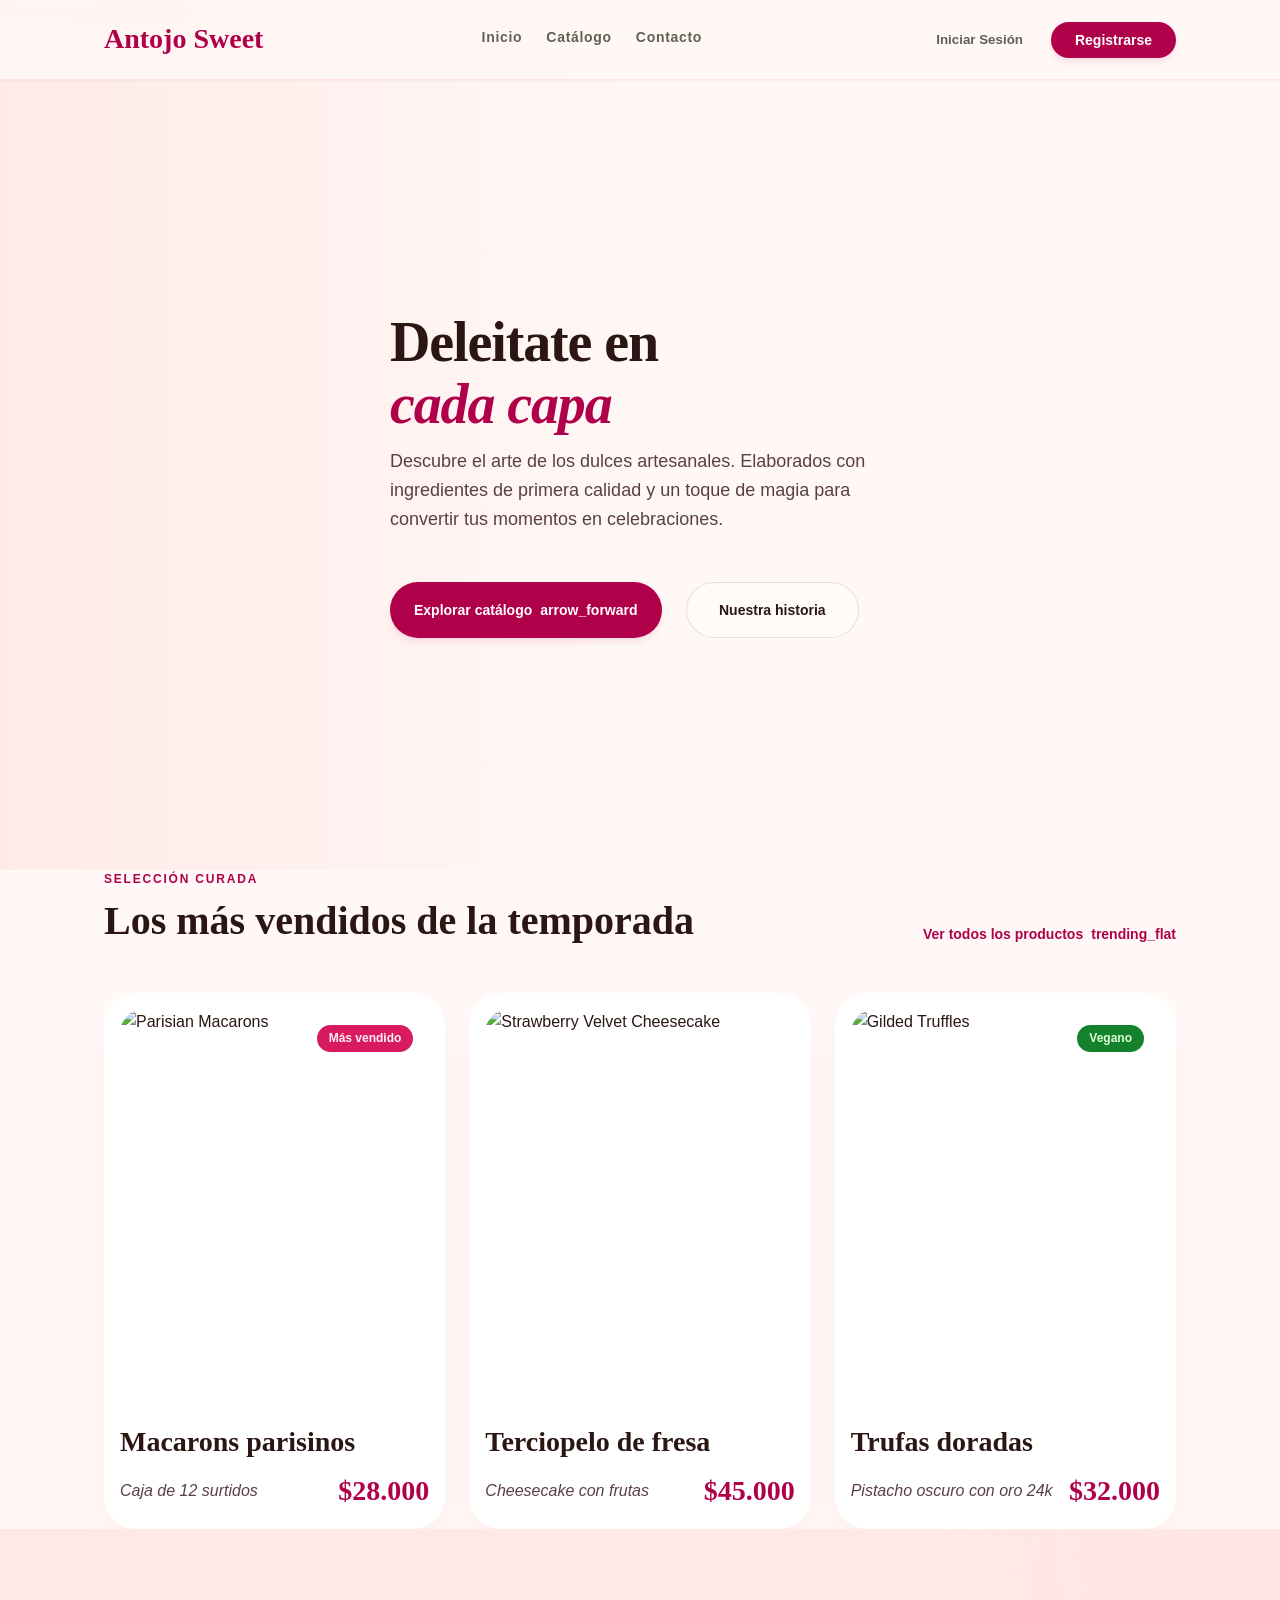
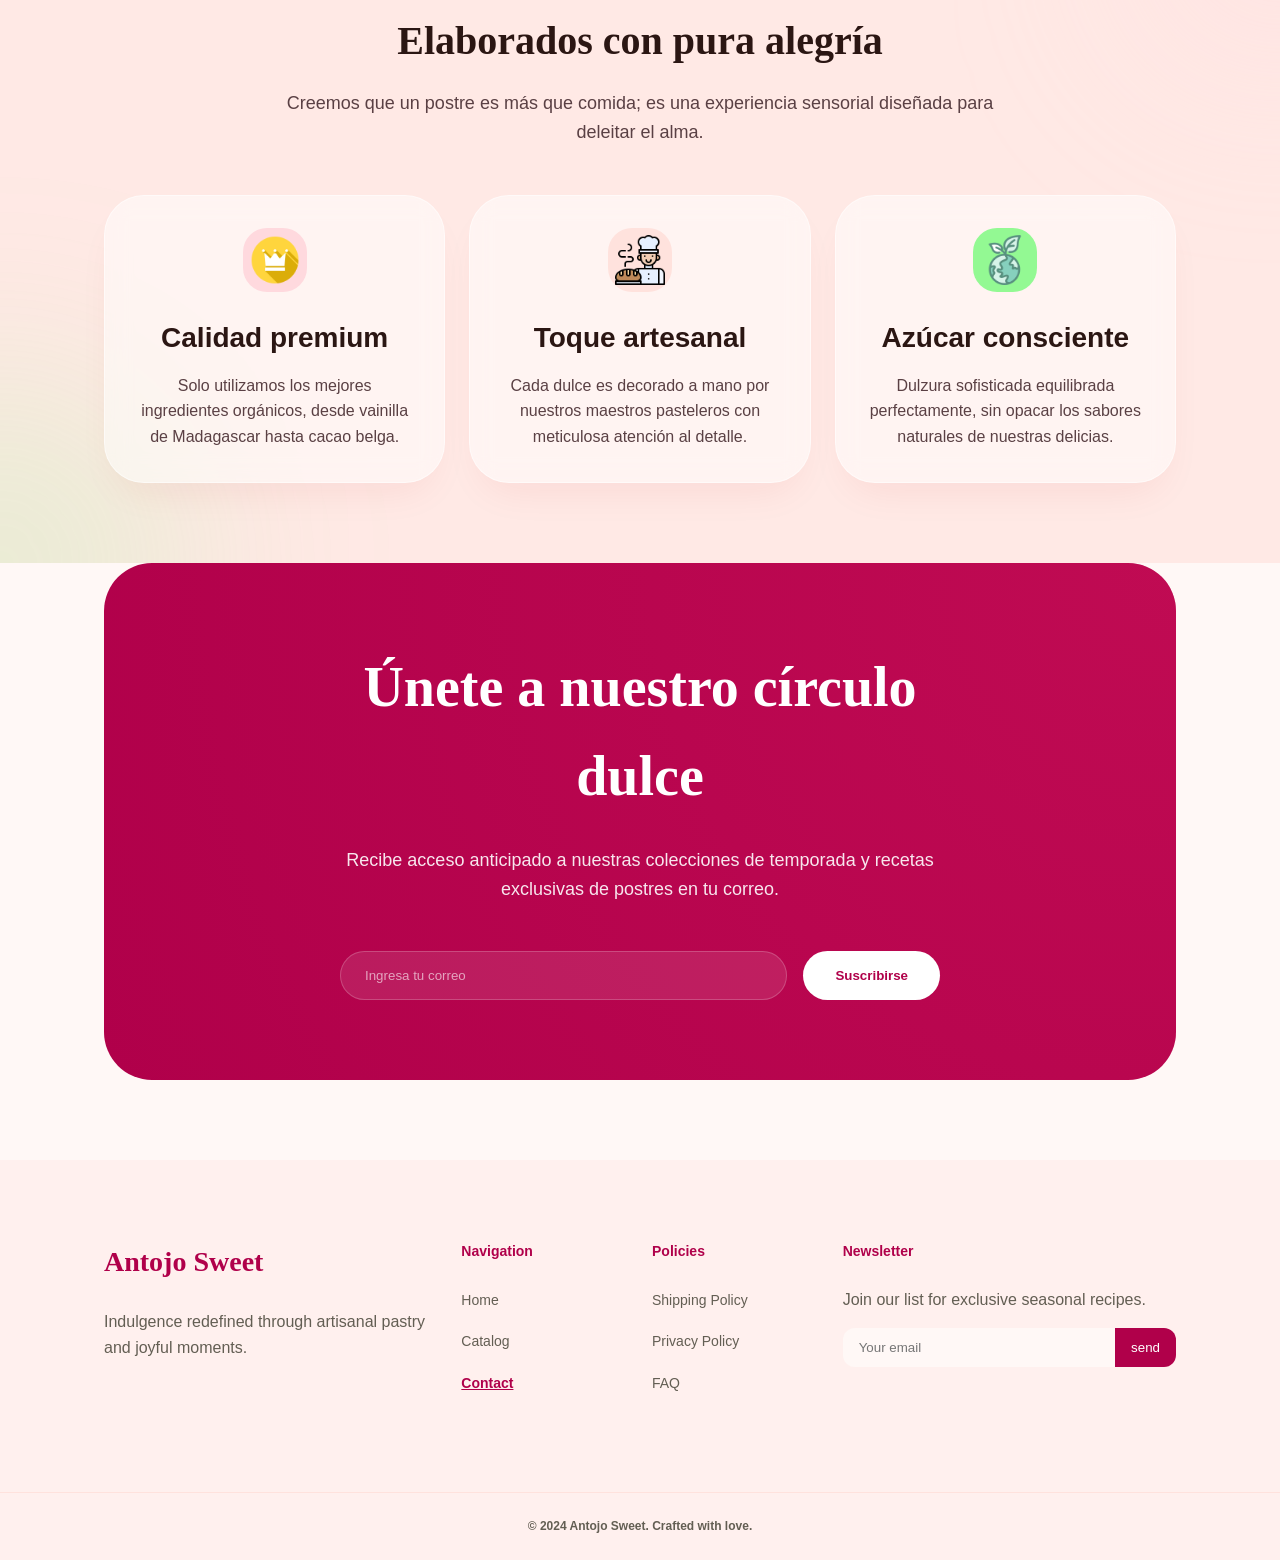
==== commit 4b4b161a: "se agragan icono y botones como el de mapa" ====
--- a/index.html
+++ b/index.html
@@ -5,12 +5,7 @@
     <meta charset="utf-8" />
     <meta content="width=device-width, initial-scale=1.0" name="viewport" />
     <title>Antojo Sweet - Pastelería artesanal indulgente</title>
-    <link
-        href="https://fonts.googleapis.com/css2?family=Playfair+Display:wght@600;700&amp;family=Be+Vietnam+Pro:wght@400;600;700&amp;display=swap"
-        rel="stylesheet" />
-    <link
-        href="https://fonts.googleapis.com/css2?family=Material+Symbols+Outlined:wght,FILL@100..700,0..1&amp;display=swap"
-        rel="stylesheet" />
+
     <link rel="stylesheet" href="src/views/css/style.css" />
 
 </head>
@@ -31,11 +26,11 @@
                     <p>Descubre el arte de los dulces artesanales. Elaborados con ingredientes de primera calidad y un
                         toque de magia para convertir tus momentos en celebraciones.</p>
                     <div class="hero-btns">
-                        <button class="btn-primary">
+                        <a class="btn-primary" href="src/views/pages/product.html" role="button">
                             Explorar catálogo
                             <span class="material-symbols-outlined">arrow_forward</span>
-                        </button>
-                        <button class="btn-secondary">Nuestra historia</button>
+                        </a>
+                        <a class="btn-secondary" href="src/views/pages/contact.html" role="button">Nuestra historia</a>
                     </div>
                 </div>
             </div>
@@ -112,7 +107,7 @@
                 <div class="values-grid">
                     <div class="value-card">
                         <div class="value-icon value-icon-1">
-                            <span class="material-symbols-outlined">workspace_premium</span>
+                          <img src="./src/views/images/premium.png" alt="" width="50px" height="50px">
                         </div>
                         <h4>Calidad premium</h4>
                         <p>Solo utilizamos los mejores ingredientes orgánicos, desde vainilla de Madagascar hasta cacao
@@ -120,7 +115,7 @@
                     </div>
                     <div class="value-card">
                         <div class="value-icon value-icon-2">
-                            <span class="material-symbols-outlined">auto_awesome</span>
+                            <img src="./src/views/images/artesanal.png" alt="" width="50px" height="50px">
                         </div>
                         <h4>Toque artesanal</h4>
                         <p>Cada dulce es decorado a mano por nuestros maestros pasteleros con meticulosa atención al
@@ -128,7 +123,7 @@
                     </div>
                     <div class="value-card">
                         <div class="value-icon value-icon-3">
-                            <span class="material-symbols-outlined">eco</span>
+                            <img src="./src/views/images/eco.png" alt="" width="50px" height="50px">
                         </div>
                         <h4>Azúcar consciente</h4>
                         <p>Dulzura sofisticada equilibrada perfectamente, sin opacar los sabores naturales de nuestras
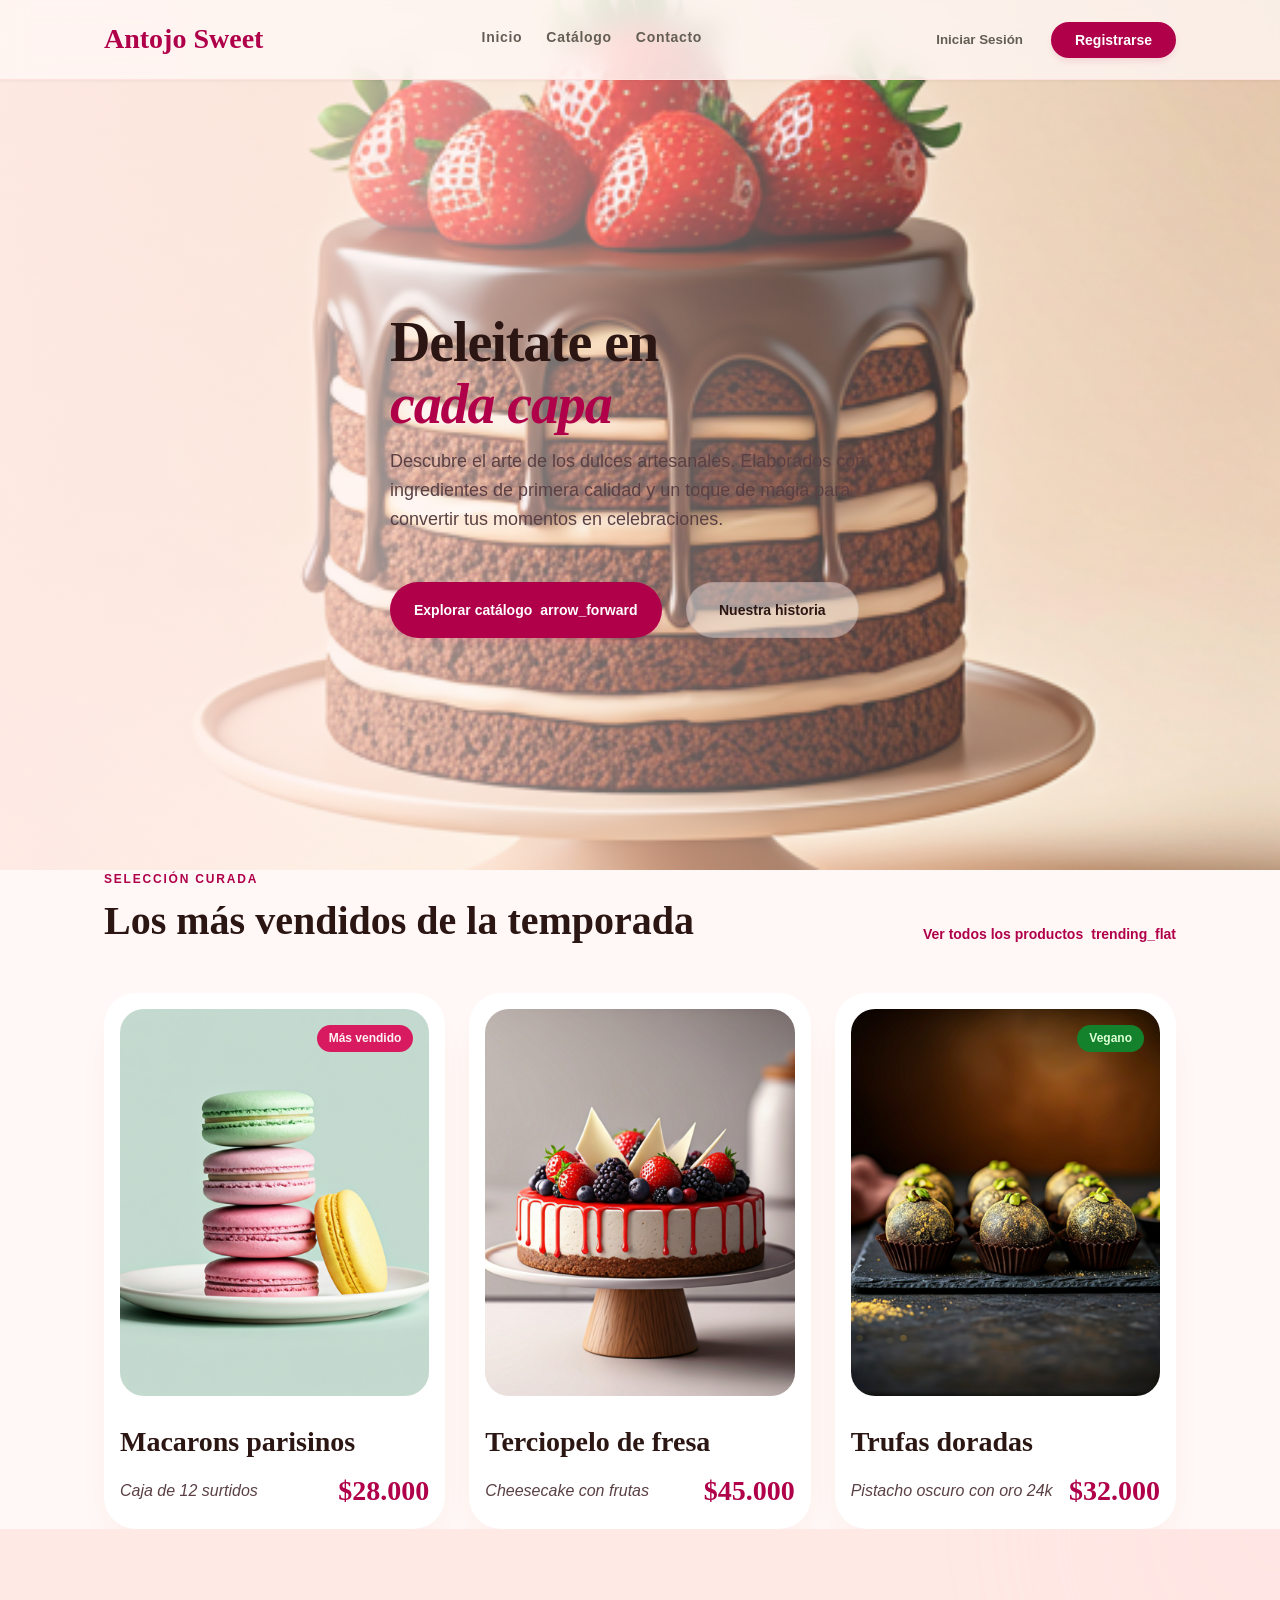
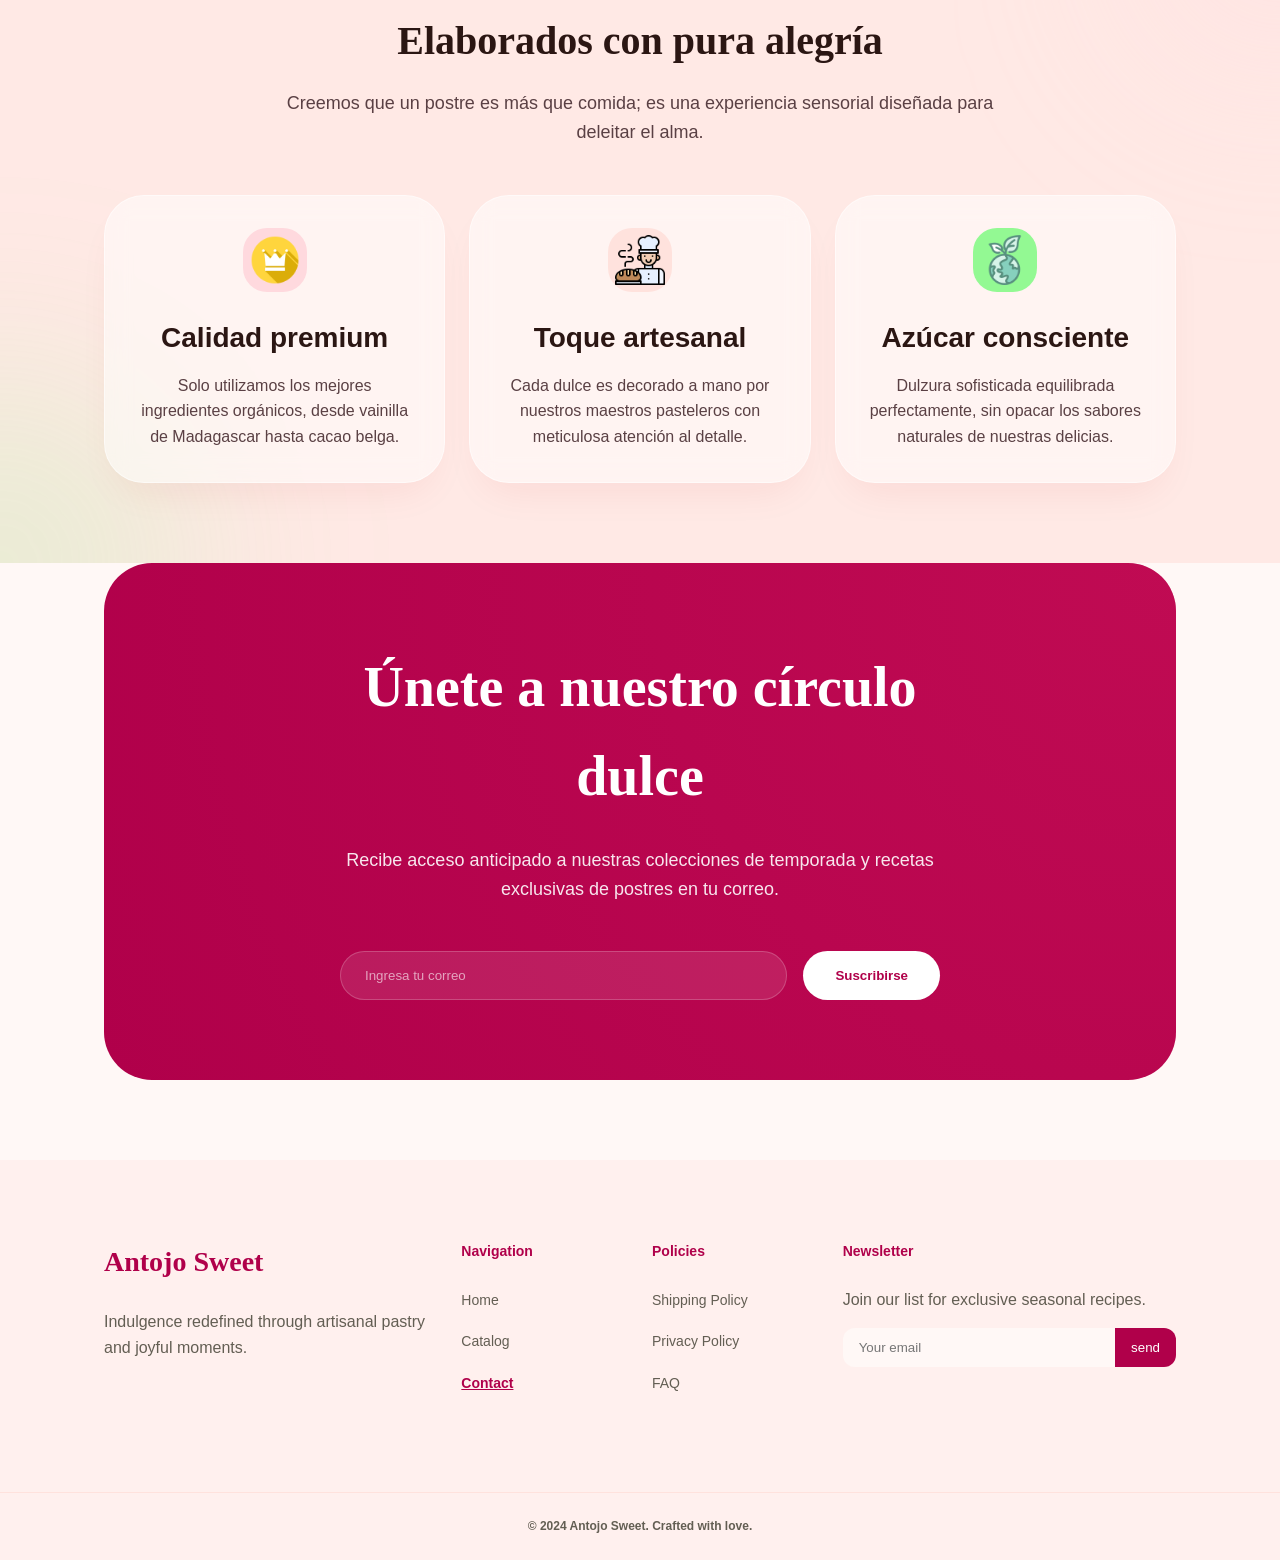
==== commit 37a39c0b: "elimino" ====
--- a/index.html
+++ b/index.html
@@ -18,7 +18,7 @@
             <div class="hero-bg">
                 <div class="hero-overlay"></div>
                 <img alt="Artisanal patisserie cake" class="hero-image"
-                    src="https://lh3.googleusercontent.com/aida-public/[base64]" />
+                    src="/src/views/images/fondo.png" />
             </div>
             <div class="container">
                 <div class="hero-content">
@@ -52,7 +52,7 @@
                 <article class="product-card">
                     <div class="product-img-wrapper">
                         <img alt="Parisian Macarons" class="product-img"
-                            src="https://lh3.googleusercontent.com/aida-public/[base64]" />
+                            src="/src/views/images/macarones.png" />
                         <div class="badge badge-best">Más vendido</div>
                     </div>
                     <div class="product-info">
@@ -67,7 +67,7 @@
                 <article class="product-card">
                     <div class="product-img-wrapper">
                         <img alt="Strawberry Velvet Cheesecake" class="product-img"
-                            src="https://lh3.googleusercontent.com/aida-public/[base64]" />
+                            src="/src/views/images/torta.png" />
                     </div>
                     <div class="product-info">
                         <h3>Terciopelo de fresa</h3>
@@ -81,7 +81,7 @@
                 <article class="product-card">
                     <div class="product-img-wrapper">
                         <img alt="Gilded Truffles" class="product-img"
-                            src="https://lh3.googleusercontent.com/aida-public/[base64]" />
+                            src="/src/views/images/trua.png" />
                         <div class="badge badge-vegan">Vegano</div>
                     </div>
                     <div class="product-info">
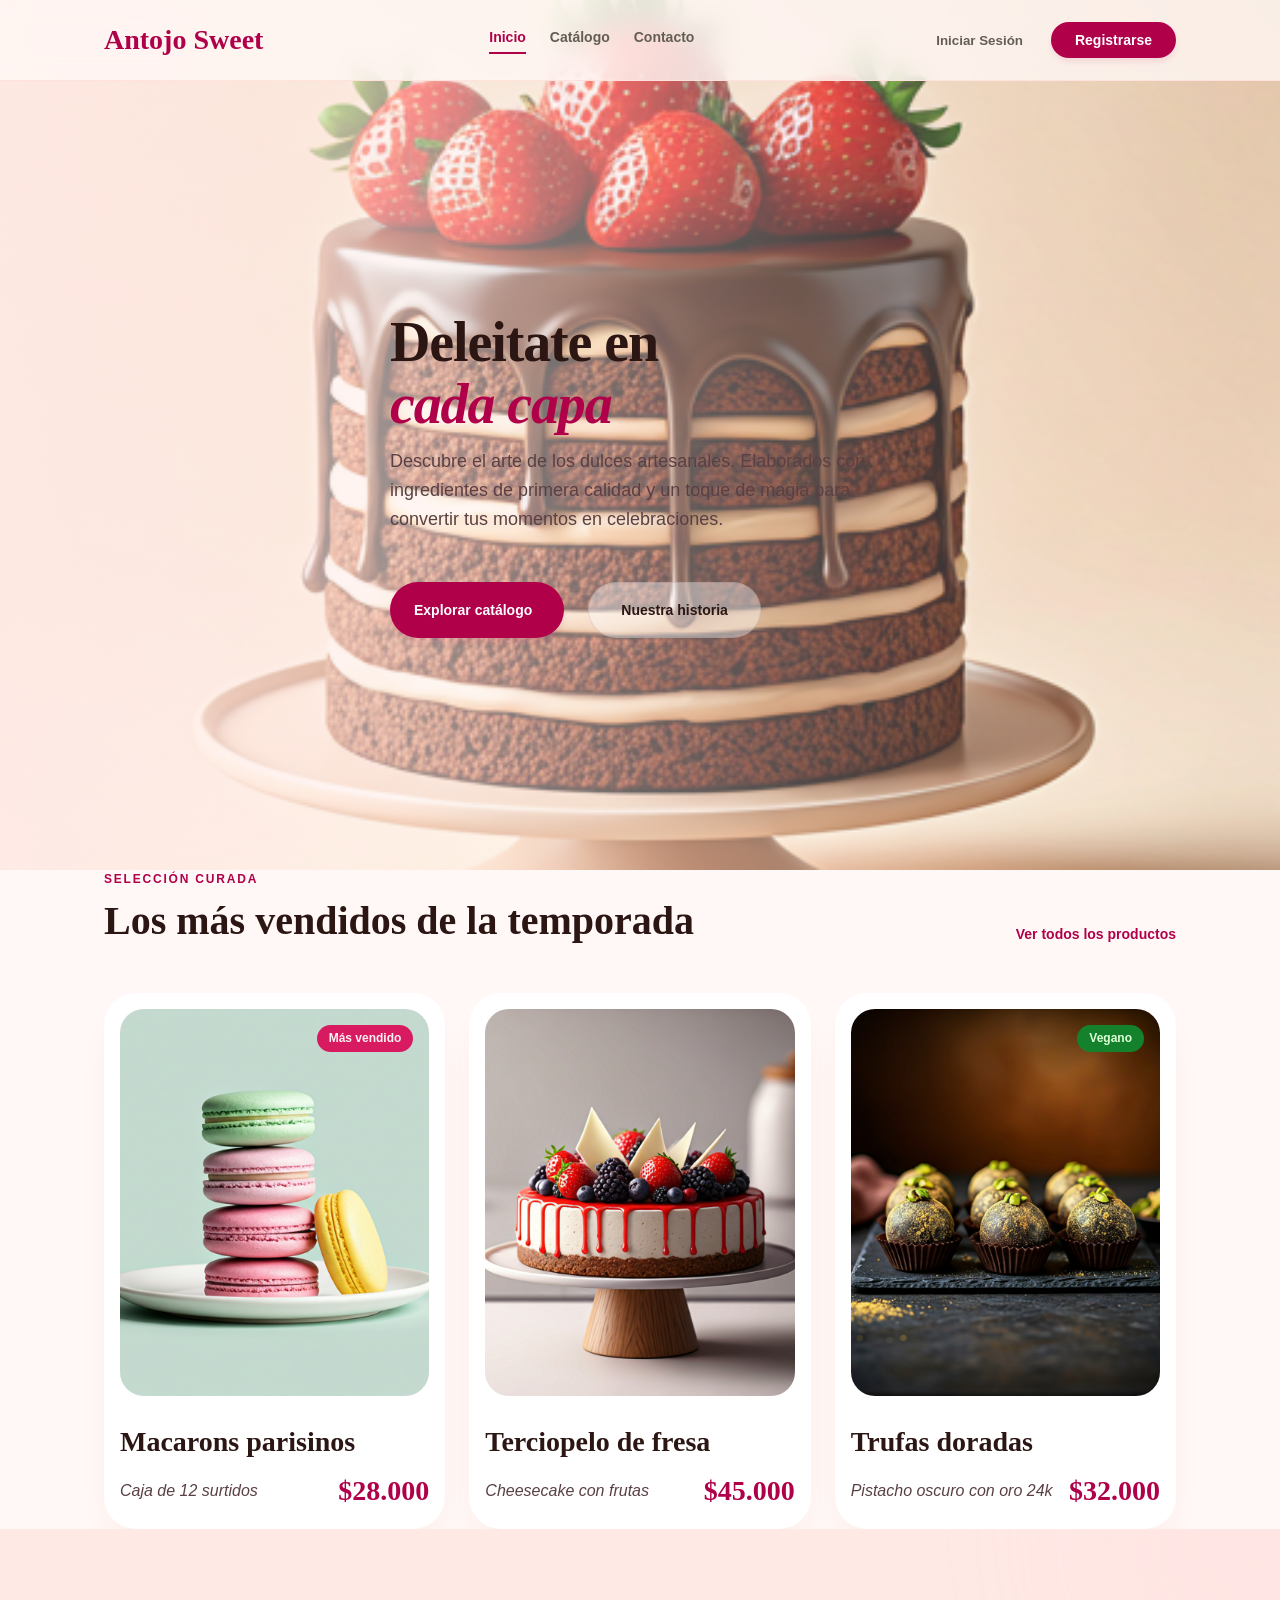
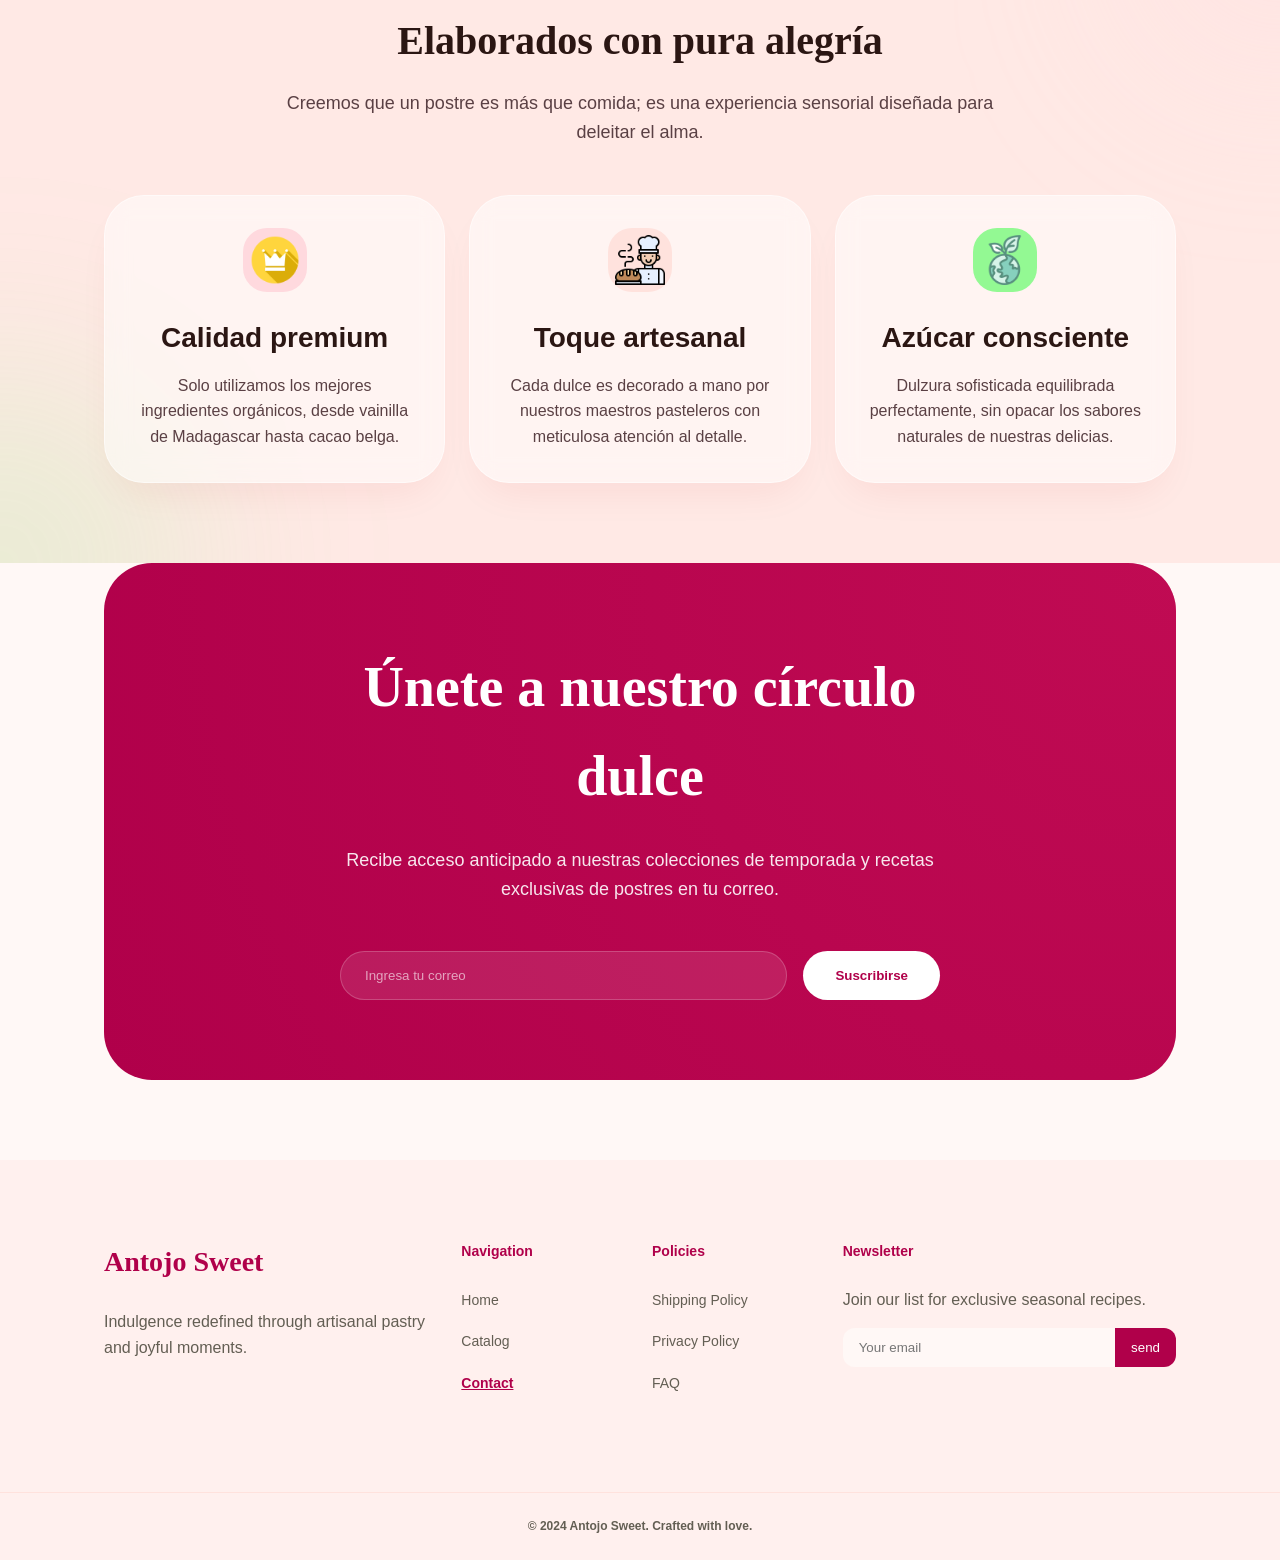
==== commit d1185567: "mejorado" ====
--- a/index.html
+++ b/index.html
@@ -28,7 +28,7 @@
                     <div class="hero-btns">
                         <a class="btn-primary" href="src/views/pages/product.html" role="button">
                             Explorar catálogo
-                            <span class="material-symbols-outlined">arrow_forward</span>
+                            <span class="material-symbols-outlined"></span>
                         </a>
                         <a class="btn-secondary" href="src/views/pages/contact.html" role="button">Nuestra historia</a>
                     </div>
@@ -42,9 +42,9 @@
                     <span class="section-tag">Selección curada</span>
                     <h2 class="section-title">Los más vendidos de la temporada</h2>
                 </div>
-                <a class="view-all" href="#">
+                <a class="view-all" href="/src/views/pages/product.html">
                     Ver todos los productos
-                    <span class="material-symbols-outlined">trending_flat</span>
+                    
                 </a>
             </div>
             <div class="products-grid reveal">
--- a/src/views/css/style.css
+++ b/src/views/css/style.css
@@ -94,97 +94,7 @@
             }
         }
 
-        /* Navigation */
-        nav {
-            position: fixed;
-            top: 0;
-            width: 100%;
-            height: 80px;
-            background-color: rgba(255, 248, 246, 0.8);
-            backdrop-filter: blur(12px);
-            -webkit-backdrop-filter: blur(12px);
-            z-index: 1000;
-            box-shadow: 0 1px 3px rgba(0,0,0,0.05);
-            display: flex;
-            align-items: center;
-        }
-
-        .nav-content {
-            display: flex;
-            justify-content: space-between;
-            align-items: center;
-            width: 100%;
-        }
-
-        .logo {
-            font-size: 28px;
-            font-weight: 700;
-            color: var(--primary);
-        }
-
-        .nav-links {
-            display: none;
-            gap: 32px;
-            align-items: center;
-        }
-
-        .nav-links a {
-            font-size: 14px;
-            font-weight: 600;
-            letter-spacing: 0.05em;
-            color: var(--secondary);
-            padding-bottom: 4px;
-        }
-
-        .nav-links a.active {
-            color: var(--primary);
-            border-bottom: 2px solid var(--primary);
-        }
-
-        .nav-links a:hover:not(.active) {
-            color: var(--primary);
-        }
-
-        .nav-actions {
-            display: flex;
-            align-items: center;
-            gap: 16px;
-        }
-
-        .btn-login {
-            display: none;
-            background: transparent;
-            color: var(--primary);
-            font-weight: 600;
-            font-size: 14px;
-            padding: 8px 16px;
-        }
-
-        .btn-register {
-            background-color: var(--primary);
-            color: var(--on-primary);
-            padding: 10px 24px;
-            border-radius: var(--radius-full);
-            font-weight: 600;
-            font-size: 14px;
-            box-shadow: 0 4px 6px rgba(176, 0, 74, 0.2);
-        }
-
-        .btn-register:hover {
-            transform: scale(1.05);
-        }
-
-        .mobile-toggle {
-            display: block;
-            color: var(--primary);
-            padding: 8px;
-        }
-
-        @media (min-width: 768px) {
-            .nav-links { display: flex; }
-            .btn-login { display: block; }
-            .mobile-toggle { display: none; }
-        }
+        
 
         /* Hero Section */
         .hero {
